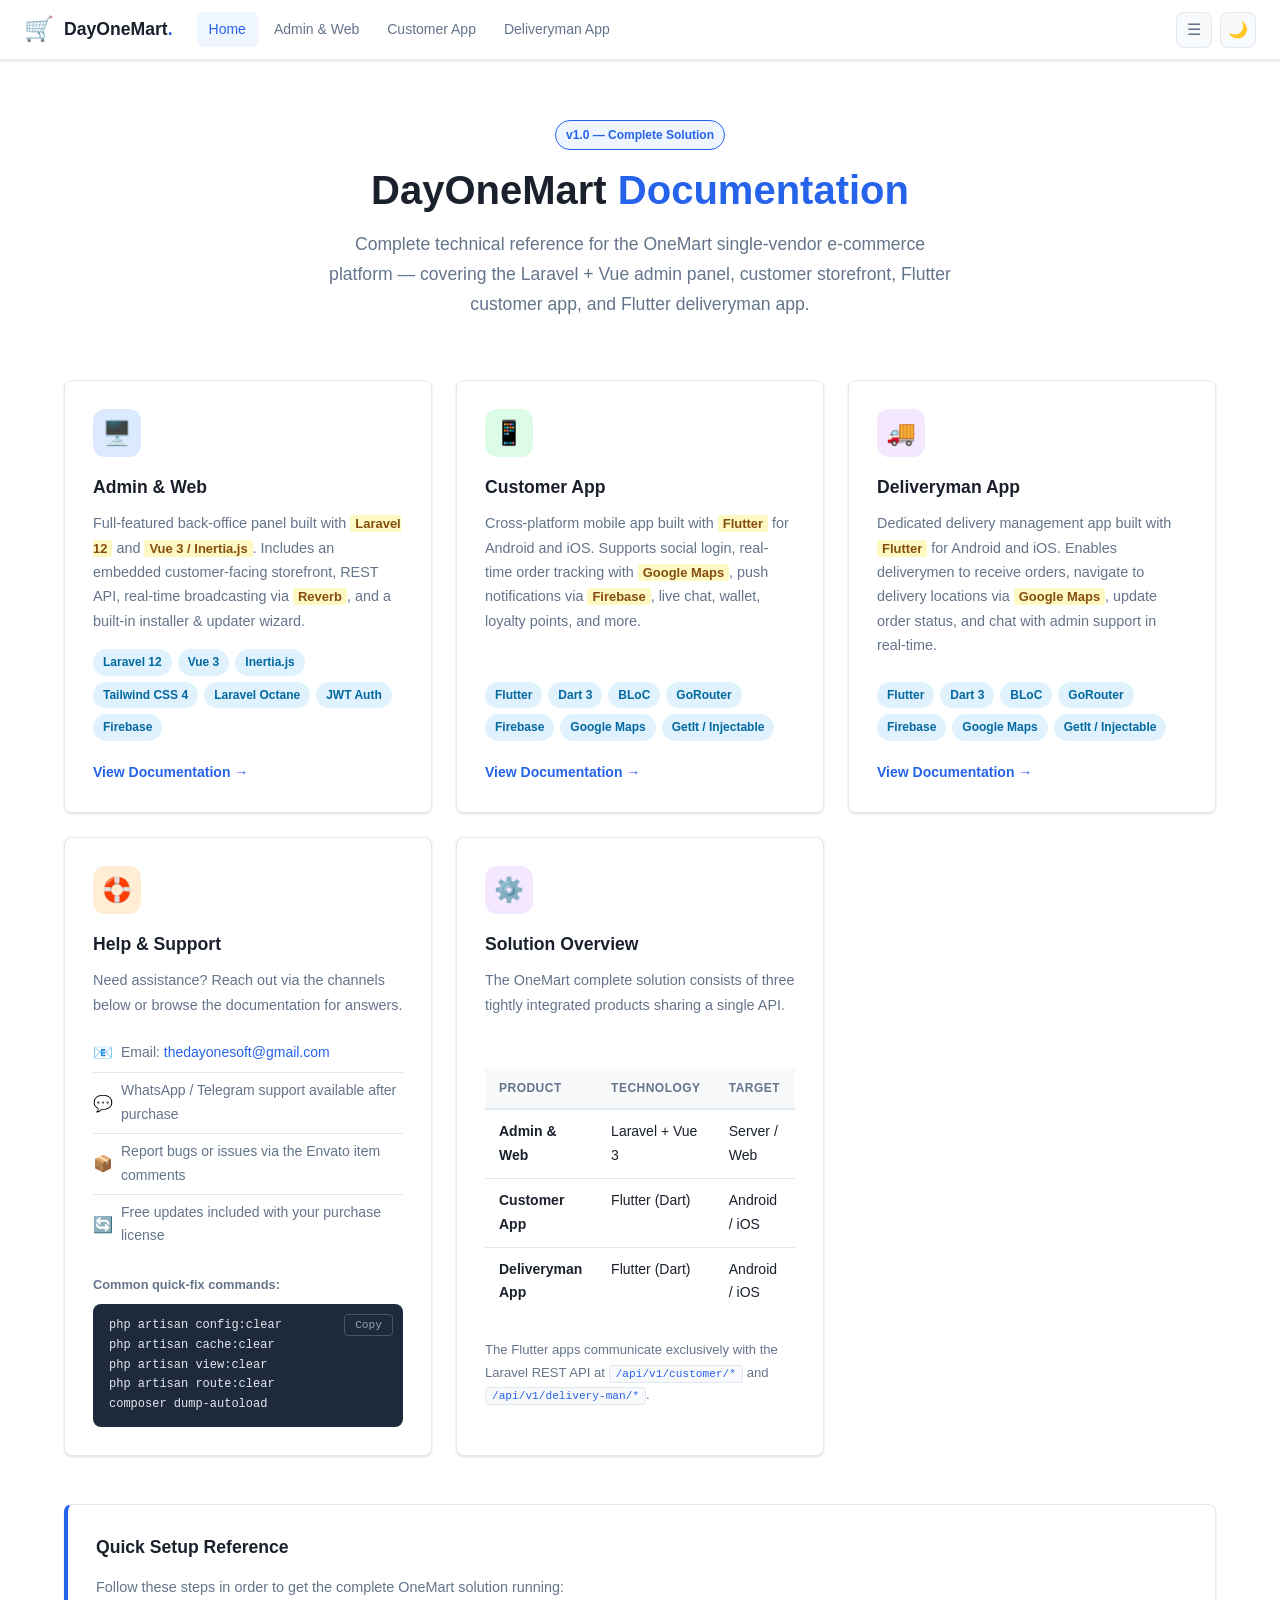
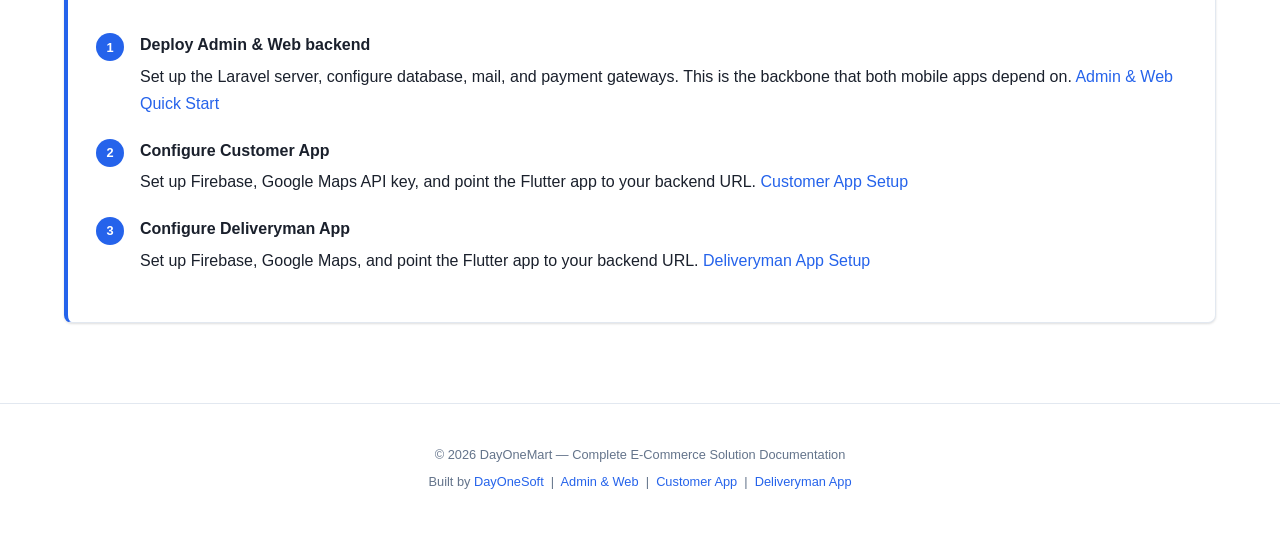
==== index.html @ 1c2a03d4 "Polish documentation: add missing sections, professional UI enhancements - CSS: fix h4 duplicate fon" ====
<!DOCTYPE html>
<html lang="en">
<head>
  <meta charset="UTF-8" />
  <meta name="viewport" content="width=device-width, initial-scale=1.0" />
  <title>DayOneMart — Documentation</title>
  <link rel="stylesheet" href="source/assets/css/docs.css" />
  <link rel="icon" href="data:image/svg+xml,<svg xmlns='http://www.w3.org/2000/svg' viewBox='0 0 100 100'><text y='.9em' font-size='90'>🛒</text></svg>" />
</head>
<body>

<!-- ============================================================
     NAVBAR
     ============================================================ -->
<header class="navbar">
  <a class="brand" href="index.html">
    <span style="font-size:1.5rem;">🛒</span>
    <span>DayOneMart<span class="brand-dot">.</span></span>
  </a>

  <nav>
    <a href="index.html" class="active">Home</a>
    <a href="source/pages/admin-and-web.html">Admin &amp; Web</a>
    <a href="source/pages/customer-app.html">Customer App</a>
    <a href="source/pages/deliveryman-app.html">Deliveryman App</a>
  </nav>

  <div class="nav-actions">
    <button class="btn-icon menu-toggle" title="Toggle menu" aria-label="Toggle menu">☰</button>
    <button class="btn-icon theme-toggle" title="Toggle theme" aria-label="Toggle theme">🌙</button>
  </div>
</header>

<!-- ============================================================
     HOME CONTENT
     ============================================================ -->
<main class="page-home">

  <!-- Hero -->
  <div class="hero">
    <div class="badge-version">v1.0 — Complete Solution</div>
    <h1>DayOneMart <span>Documentation</span></h1>
    <p>Complete technical reference for the OneMart single-vendor e-commerce platform — covering the Laravel + Vue admin panel, customer storefront, Flutter customer app, and Flutter deliveryman app.</p>
  </div>

  <!-- Cards Grid -->
  <div class="cards-grid">

    <!-- Admin & Web Card -->
    <div class="card">
      <div class="card-icon blue">🖥️</div>
      <h3>Admin &amp; Web</h3>
      <p>
        Full-featured back-office panel built with <span class="mark">Laravel 12</span> and
        <span class="mark">Vue 3 / Inertia.js</span>. Includes an embedded customer-facing
        storefront, REST API, real-time broadcasting via <span class="mark">Reverb</span>,
        and a built-in installer &amp; updater wizard.
      </p>
      <div class="actions">
        <span class="pill">Laravel 12</span>
        <span class="pill">Vue 3</span>
        <span class="pill">Inertia.js</span>
        <span class="pill">Tailwind CSS 4</span>
        <span class="pill">Laravel Octane</span>
        <span class="pill">JWT Auth</span>
        <span class="pill">Firebase</span>
      </div>
      <a href="source/pages/admin-and-web.html" class="btn-link">View Documentation →</a>
    </div>

    <!-- Customer App Card -->
    <div class="card">
      <div class="card-icon green">📱</div>
      <h3>Customer App</h3>
      <p>
        Cross-platform mobile app built with <span class="mark">Flutter</span> for Android and iOS.
        Supports social login, real-time order tracking with <span class="mark">Google Maps</span>,
        push notifications via <span class="mark">Firebase</span>, live chat, wallet, loyalty
        points, and more.
      </p>
      <div class="actions">
        <span class="pill">Flutter</span>
        <span class="pill">Dart 3</span>
        <span class="pill">BLoC</span>
        <span class="pill">GoRouter</span>
        <span class="pill">Firebase</span>
        <span class="pill">Google Maps</span>
        <span class="pill">GetIt / Injectable</span>
      </div>
      <a href="source/pages/customer-app.html" class="btn-link">View Documentation →</a>
    </div>

    <!-- Deliveryman App Card -->
    <div class="card">
      <div class="card-icon purple">🚚</div>
      <h3>Deliveryman App</h3>
      <p>
        Dedicated delivery management app built with <span class="mark">Flutter</span> for Android
        and iOS. Enables deliverymen to receive orders, navigate to delivery locations via
        <span class="mark">Google Maps</span>, update order status, and chat with admin support in
        real-time.
      </p>
      <div class="actions">
        <span class="pill">Flutter</span>
        <span class="pill">Dart 3</span>
        <span class="pill">BLoC</span>
        <span class="pill">GoRouter</span>
        <span class="pill">Firebase</span>
        <span class="pill">Google Maps</span>
        <span class="pill">GetIt / Injectable</span>
      </div>
      <a href="source/pages/deliveryman-app.html" class="btn-link">View Documentation →</a>
    </div>

    <!-- Help & Support Card -->
    <div class="card">
      <div class="card-icon orange">🛟</div>
      <h3>Help &amp; Support</h3>
      <p>Need assistance? Reach out via the channels below or browse the documentation for answers.</p>

      <ul class="support-list">
        <li>
          <span class="icon">📧</span>
          <span>Email: <a href="mailto:thedayonesoft@gmail.com">thedayonesoft@gmail.com</a></span>
        </li>
        <li>
          <span class="icon">💬</span>
          <span>WhatsApp / Telegram support available after purchase</span>
        </li>
        <li>
          <span class="icon">📦</span>
          <span>Report bugs or issues via the Envato item comments</span>
        </li>
        <li>
          <span class="icon">🔄</span>
          <span>Free updates included with your purchase license</span>
        </li>
      </ul>

      <div style="margin-top:20px;">
        <p style="font-size:.8rem;color:var(--text-muted);margin-bottom:8px;"><strong>Common quick-fix commands:</strong></p>
        <pre class="code" style="font-size:.75rem;padding:12px 16px;margin:0;">
php artisan config:clear
php artisan cache:clear
php artisan view:clear
php artisan route:clear
composer dump-autoload</pre>
      </div>
    </div>

    <!-- Tech Overview Card -->
    <div class="card">
      <div class="card-icon purple">⚙️</div>
      <h3>Solution Overview</h3>
      <p>The OneMart complete solution consists of three tightly integrated products sharing a single API.</p>

      <table class="doc-table" style="margin-top:12px;">
        <thead>
          <tr>
            <th>Product</th>
            <th>Technology</th>
            <th>Target</th>
          </tr>
        </thead>
        <tbody>
          <tr>
            <td><strong>Admin &amp; Web</strong></td>
            <td>Laravel + Vue 3</td>
            <td>Server / Web</td>
          </tr>
          <tr>
            <td><strong>Customer App</strong></td>
            <td>Flutter (Dart)</td>
            <td>Android / iOS</td>
          </tr>
          <tr>
            <td><strong>Deliveryman App</strong></td>
            <td>Flutter (Dart)</td>
            <td>Android / iOS</td>
          </tr>
        </tbody>
      </table>

      <p style="font-size:.82rem;color:var(--text-muted);">
        The Flutter apps communicate exclusively with the Laravel REST API at
        <code>/api/v1/customer/*</code> and <code>/api/v1/delivery-man/*</code>.
      </p>
    </div>

  </div><!-- /cards-grid -->

  <!-- Quick Start Reference -->
  <div style="max-width:1200px;margin:48px auto 0;padding:0 24px;">
    <div class="card" style="border-left:4px solid var(--accent);">
      <h3 style="margin-bottom:12px;">Quick Setup Reference</h3>
      <p style="margin-bottom:16px;">Follow these steps in order to get the complete OneMart solution running:</p>
      <ol class="steps" style="margin-bottom:0;">
        <li>
          <div class="step-body">
            <strong>Deploy Admin &amp; Web backend</strong>
            Set up the Laravel server, configure database, mail, and payment gateways.
            This is the backbone that both mobile apps depend on.
            <a href="source/pages/admin-and-web.html#quick-start">Admin &amp; Web Quick Start</a>
          </div>
        </li>
        <li>
          <div class="step-body">
            <strong>Configure Customer App</strong>
            Set up Firebase, Google Maps API key, and point the Flutter app to your backend URL.
            <a href="source/pages/customer-app.html#quick-start">Customer App Setup</a>
          </div>
        </li>
        <li>
          <div class="step-body">
            <strong>Configure Deliveryman App</strong>
            Set up Firebase, Google Maps, and point the Flutter app to your backend URL.
            <a href="source/pages/deliveryman-app.html#quick-start">Deliveryman App Setup</a>
          </div>
        </li>
      </ol>
    </div>
  </div>

</main>

<footer>
  <p>&copy; 2026 DayOneMart — Complete E-Commerce Solution Documentation</p>
  <p style="margin-top:6px;">
    Built by <a href="mailto:thedayonesoft@gmail.com">DayOneSoft</a> &nbsp;|&nbsp;
    <a href="source/pages/admin-and-web.html">Admin &amp; Web</a> &nbsp;|&nbsp;
    <a href="source/pages/customer-app.html">Customer App</a> &nbsp;|&nbsp;
    <a href="source/pages/deliveryman-app.html">Deliveryman App</a>
  </p>
</footer>

<script src="source/assets/js/docs.js"></script>
</body>
</html>
---- source/assets/css/docs.css ----
/* =========================================================
   DayOneMart Documentation — docs.css
   ========================================================= */

/* ---------- Reset & Base ---------- */
*, *::before, *::after { box-sizing: border-box; margin: 0; padding: 0; }

:root {
  --bg:          #ffffff;
  --bg-alt:      #f8f9fb;
  --bg-card:     #ffffff;
  --border:      #e2e8f0;
  --text:        #1a202c;
  --text-muted:  #64748b;
  --accent:      #2563eb;
  --accent-dark: #1d4ed8;
  --accent-soft: #eff6ff;
  --code-bg:     #1e293b;
  --code-text:   #e2e8f0;
  --mark-bg:     #fef9c3;
  --mark-text:   #854d0e;
  --pill-bg:     #e0f2fe;
  --pill-text:   #0369a1;
  --warn-bg:     #fffbeb;
  --warn-border: #f59e0b;
  --warn-text:   #78350f;
  --info-bg:     #eff6ff;
  --info-border: #3b82f6;
  --info-text:   #1e40af;
  --success-bg:  #f0fdf4;
  --success-border:#16a34a;
  --success-text:#14532d;
  --sidebar-w:   280px;
  --nav-h:       60px;
  --radius:      8px;
  --shadow:      0 1px 3px rgba(0,0,0,.08), 0 1px 2px rgba(0,0,0,.06);
  --shadow-md:   0 4px 6px rgba(0,0,0,.07), 0 2px 4px rgba(0,0,0,.06);
}

[data-theme="dark"] {
  --bg:          #0f172a;
  --bg-alt:      #1e293b;
  --bg-card:     #1e293b;
  --border:      #334155;
  --text:        #f1f5f9;
  --text-muted:  #94a3b8;
  --accent:      #60a5fa;
  --accent-dark: #93c5fd;
  --accent-soft: #1e3a5f;
  --code-bg:     #0d1117;
  --code-text:   #e2e8f0;
  --mark-bg:     #3f3310;
  --mark-text:   #fbbf24;
  --pill-bg:     #0c2a42;
  --pill-text:   #38bdf8;
  --warn-bg:     #2d1a00;
  --warn-border: #d97706;
  --warn-text:   #fcd34d;
  --info-bg:     #0f2544;
  --info-border: #60a5fa;
  --info-text:   #93c5fd;
  --success-bg:  #0a2e1a;
  --success-border:#22c55e;
  --success-text:#86efac;
}

html { scroll-behavior: smooth; font-size: 16px; }

body {
  font-family: -apple-system, BlinkMacSystemFont, "Segoe UI", Roboto, "Helvetica Neue", Arial, sans-serif;
  background: var(--bg);
  color: var(--text);
  line-height: 1.7;
  transition: background .25s, color .25s;
}

a { color: var(--accent); text-decoration: none; }
a:hover { text-decoration: underline; }
img { max-width: 100%; height: auto; }

/* ---------- Top Nav ---------- */
.navbar {
  position: fixed;
  top: 0; left: 0; right: 0;
  height: var(--nav-h);
  background: var(--bg-card);
  border-bottom: 1px solid var(--border);
  display: flex;
  align-items: center;
  padding: 0 24px;
  gap: 24px;
  z-index: 1000;
  box-shadow: var(--shadow);
}

.navbar .brand {
  display: flex;
  align-items: center;
  gap: 10px;
  font-weight: 700;
  font-size: 1.1rem;
  color: var(--text);
  white-space: nowrap;
  text-decoration: none !important;
}

.navbar .brand img { width: 32px; height: 32px; border-radius: 6px; }

.navbar .brand-dot { color: var(--accent); }

.navbar nav { display: flex; gap: 4px; flex: 1; }

.navbar nav a {
  padding: 6px 12px;
  border-radius: 6px;
  font-size: .875rem;
  font-weight: 500;
  color: var(--text-muted);
  text-decoration: none;
  transition: background .15s, color .15s;
  white-space: nowrap;
}

.navbar nav a:hover,
.navbar nav a.active {
  background: var(--accent-soft);
  color: var(--accent);
}

.navbar .nav-actions { display: flex; align-items: center; gap: 8px; margin-left: auto; }

.btn-icon {
  width: 36px; height: 36px;
  display: flex; align-items: center; justify-content: center;
  border-radius: 8px;
  border: 1px solid var(--border);
  background: var(--bg-alt);
  cursor: pointer;
  color: var(--text-muted);
  font-size: 1rem;
  transition: background .15s, color .15s;
}
.btn-icon:hover { background: var(--accent-soft); color: var(--accent); }

/* ---------- Home / Landing ---------- */
.page-home {
  padding-top: calc(var(--nav-h) + 60px);
  padding-bottom: 80px;
  min-height: 100vh;
}

.hero {
  text-align: center;
  max-width: 680px;
  margin: 0 auto 60px;
  padding: 0 24px;
}

.hero h1 {
  font-size: 2.5rem;
  font-weight: 800;
  line-height: 1.2;
  margin-bottom: 16px;
}

.hero h1 span { color: var(--accent); }

.hero p { font-size: 1.1rem; color: var(--text-muted); }

.badge-version {
  display: inline-block;
  background: var(--accent-soft);
  color: var(--accent);
  font-size: .75rem;
  font-weight: 600;
  padding: 4px 10px;
  border-radius: 20px;
  margin-bottom: 16px;
  border: 1px solid var(--accent);
}

.cards-grid {
  display: grid;
  grid-template-columns: repeat(auto-fill, minmax(300px, 1fr));
  gap: 24px;
  max-width: 1200px;
  margin: 0 auto;
  padding: 0 24px;
}

.card {
  background: var(--bg-card);
  border: 1px solid var(--border);
  border-radius: var(--radius);
  padding: 28px;
  box-shadow: var(--shadow);
  transition: box-shadow .2s, transform .2s;
  display: flex;
  flex-direction: column;
}

.card:hover { box-shadow: var(--shadow-md); transform: translateY(-2px); }

.card .card-icon {
  width: 48px; height: 48px;
  border-radius: 12px;
  display: flex; align-items: center; justify-content: center;
  font-size: 1.5rem;
  margin-bottom: 16px;
}

.card .card-icon.blue  { background: #dbeafe; }
.card .card-icon.green { background: #dcfce7; }
.card .card-icon.purple{ background: #f3e8ff; }
.card .card-icon.orange{ background: #ffedd5; }

[data-theme="dark"] .card .card-icon.blue  { background: #1e3a5f; }
[data-theme="dark"] .card .card-icon.green { background: #0a2e1a; }
[data-theme="dark"] .card .card-icon.purple{ background: #2d1b4e; }
[data-theme="dark"] .card .card-icon.orange{ background: #2d1a00; }

.card h3 { font-size: 1.1rem; font-weight: 700; margin-bottom: 8px; }
.card p  { font-size: .9rem; color: var(--text-muted); flex: 1; margin-bottom: 16px; }

.card .actions {
  display: flex;
  flex-wrap: wrap;
  gap: 6px;
  margin-bottom: 20px;
}

.pill {
  display: inline-block;
  background: var(--pill-bg);
  color: var(--pill-text);
  font-size: .75rem;
  font-weight: 600;
  padding: 3px 10px;
  border-radius: 20px;
}

.card .btn-link {
  display: inline-flex;
  align-items: center;
  gap: 6px;
  font-size: .875rem;
  font-weight: 600;
  color: var(--accent);
  text-decoration: none;
  margin-top: auto;
}
.card .btn-link:hover { text-decoration: underline; }

/* Support card extras */
.support-list { list-style: none; margin: 0; }
.support-list li {
  display: flex;
  align-items: center;
  gap: 8px;
  font-size: .875rem;
  color: var(--text-muted);
  padding: 6px 0;
  border-bottom: 1px solid var(--border);
}
.support-list li:last-child { border-bottom: none; }
.support-list li span.icon { font-size: 1rem; }

/* ---------- Doc Page Layout ---------- */
.page-doc {
  padding-top: var(--nav-h);
  display: flex;
  min-height: 100vh;
}

/* Sidebar */
.sidebar {
  position: fixed;
  top: var(--nav-h);
  left: 0;
  width: var(--sidebar-w);
  height: calc(100vh - var(--nav-h));
  overflow-y: auto;
  border-right: 1px solid var(--border);
  background: var(--bg-alt);
  padding: 20px 0;
  z-index: 100;
}

.sidebar::-webkit-scrollbar { width: 4px; }
.sidebar::-webkit-scrollbar-thumb { background: var(--border); border-radius: 4px; }

.sidebar-search {
  padding: 0 16px 16px;
  position: relative;
}

.sidebar-search input {
  width: 100%;
  padding: 8px 12px 8px 32px;
  border: 1px solid var(--border);
  border-radius: 6px;
  background: var(--bg);
  color: var(--text);
  font-size: .8125rem;
  outline: none;
  transition: border-color .15s;
}
.sidebar-search input:focus { border-color: var(--accent); }
.sidebar-search input::placeholder { color: var(--text-muted); }

.sidebar-search .search-icon {
  position: absolute;
  left: 26px; top: 50%;
  transform: translateY(-50%);
  color: var(--text-muted);
  font-size: .8rem;
  pointer-events: none;
  margin-top: -8px;
}

.sidebar h4 {
  font-size: .7rem;
  font-weight: 700;
  letter-spacing: .08em;
  text-transform: uppercase;
  color: var(--text-muted);
  padding: 8px 16px 4px;
  margin-top: 8px;
}

.toc { list-style: none; }

.toc a {
  display: block;
  padding: 7px 16px;
  font-size: .8125rem;
  color: var(--text-muted);
  text-decoration: none;
  border-left: 2px solid transparent;
  transition: background .12s, color .12s, border-color .12s;
  line-height: 1.4;
}

.toc a:hover {
  background: var(--bg-card);
  color: var(--text);
}

.toc a.active {
  background: var(--accent-soft);
  color: var(--accent);
  border-left-color: var(--accent);
  font-weight: 600;
}

.toc-sub a {
  padding-left: 28px;
  font-size: .77rem;
}

/* Main content */
.content {
  margin-left: var(--sidebar-w);
  flex: 1;
  max-width: calc(900px + var(--sidebar-w));
  padding: 48px 56px 80px;
}

/* ---------- Content Typography ---------- */
.content h2 {
  font-size: 1.6rem;
  font-weight: 700;
  margin: 56px 0 16px;
  padding-bottom: 10px;
  border-bottom: 2px solid var(--border);
  scroll-margin-top: calc(var(--nav-h) + 16px);
  color: var(--text);
}

.content h2:first-child { margin-top: 0; }

.content h3 {
  font-size: 1.1rem;
  font-weight: 700;
  margin: 28px 0 10px;
  color: var(--text);
}

.content h4 {
  font-weight: 600;
  margin: 20px 0 8px;
  color: var(--text-muted);
  text-transform: uppercase;
  letter-spacing: .05em;
  font-size: .75rem;
}

.content p { margin-bottom: 14px; }

.content ul, .content ol { margin: 0 0 16px 0; padding-left: 20px; }
.content li { margin-bottom: 6px; }

/* Named list class */
.list { list-style: none; padding-left: 0; }
.list li {
  padding: 6px 0 6px 20px;
  position: relative;
  border-bottom: 1px solid var(--border);
}
.list li:last-child { border-bottom: none; }
.list li::before {
  content: "▸";
  position: absolute;
  left: 0;
  color: var(--accent);
  font-size: .8rem;
}

/* Code blocks */
pre.code {
  background: var(--code-bg);
  color: var(--code-text);
  border-radius: var(--radius);
  padding: 20px 24px;
  overflow-x: auto;
  font-size: .825rem;
  line-height: 1.65;
  margin: 16px 0 24px;
  position: relative;
  font-family: "SF Mono", "Fira Code", "Fira Mono", Menlo, Monaco, "Courier New", monospace;
}

pre.code.highlight { border-left: 4px solid var(--accent); }

code {
  background: var(--bg-alt);
  color: var(--accent);
  padding: 2px 6px;
  border-radius: 4px;
  font-size: .85em;
  font-family: "SF Mono", "Fira Code", Menlo, monospace;
  border: 1px solid var(--border);
}

pre.code code {
  background: none;
  color: inherit;
  padding: 0;
  border: none;
  font-size: inherit;
}

/* Comment lines in code */
pre.code .comment { color: #6b7280; font-style: italic; }
pre.code .key     { color: #7dd3fc; }
pre.code .val     { color: #86efac; }
pre.code .str     { color: #fca5a5; }
pre.code .cmd     { color: #c4b5fd; }

/* Inline mark highlight */
.mark {
  background: var(--mark-bg);
  color: var(--mark-text);
  padding: 1px 5px;
  border-radius: 3px;
  font-size: .9em;
  font-weight: 600;
}

/* Alert boxes */
.alert {
  border-radius: var(--radius);
  padding: 14px 18px;
  margin: 16px 0 24px;
  font-size: .875rem;
  border-left: 4px solid;
  display: flex;
  gap: 10px;
}

.alert-warning {
  background: var(--warn-bg);
  border-color: var(--warn-border);
  color: var(--warn-text);
}

.alert-info {
  background: var(--info-bg);
  border-color: var(--info-border);
  color: var(--info-text);
}

.alert-success {
  background: var(--success-bg);
  border-color: var(--success-border);
  color: var(--success-text);
}

.alert .alert-icon { font-size: 1.1rem; flex-shrink: 0; margin-top: 1px; }

/* Tables */
.doc-table {
  width: 100%;
  border-collapse: collapse;
  margin: 16px 0 24px;
  font-size: .875rem;
}
.doc-table th {
  background: var(--bg-alt);
  text-align: left;
  padding: 10px 14px;
  font-weight: 600;
  border-bottom: 2px solid var(--border);
  color: var(--text-muted);
  font-size: .75rem;
  text-transform: uppercase;
  letter-spacing: .04em;
}
.doc-table td {
  padding: 10px 14px;
  border-bottom: 1px solid var(--border);
  vertical-align: top;
}
.doc-table tr:last-child td { border-bottom: none; }
.doc-table tr:hover td { background: var(--bg-alt); }

/* Steps */
.steps { counter-reset: step; list-style: none; padding: 0; margin: 16px 0 24px; }
.steps li {
  counter-increment: step;
  display: flex;
  gap: 16px;
  margin-bottom: 20px;
  align-items: flex-start;
}
.steps li::before {
  content: counter(step);
  min-width: 28px; height: 28px;
  border-radius: 50%;
  background: var(--accent);
  color: #fff;
  font-size: .8rem;
  font-weight: 700;
  display: flex; align-items: center; justify-content: center;
  flex-shrink: 0;
  margin-top: 2px;
}
.steps li .step-body { flex: 1; }
.steps li .step-body strong { display: block; margin-bottom: 4px; }

/* Checklist */
.checklist { list-style: none; padding: 0; margin: 12px 0 20px; }
.checklist li {
  display: flex;
  gap: 10px;
  align-items: flex-start;
  padding: 6px 0;
  font-size: .875rem;
  border-bottom: 1px solid var(--border);
}
.checklist li:last-child { border-bottom: none; }
.checklist li::before {
  content: "☐";
  color: var(--accent);
  font-size: 1rem;
  flex-shrink: 0;
}

/* Feature grid */
.feature-grid {
  display: grid;
  grid-template-columns: repeat(auto-fill, minmax(220px, 1fr));
  gap: 12px;
  margin: 16px 0 24px;
}
.feature-item {
  background: var(--bg-alt);
  border: 1px solid var(--border);
  border-radius: var(--radius);
  padding: 14px 16px;
  font-size: .85rem;
}
.feature-item .fi-icon { font-size: 1.2rem; margin-bottom: 6px; }
.feature-item strong { display: block; font-size: .875rem; margin-bottom: 4px; }
.feature-item span { color: var(--text-muted); font-size: .8rem; }

/* Section divider */
.section-divider {
  border: none;
  border-top: 1px solid var(--border);
  margin: 40px 0;
}

/* doc image */
.doc-img {
  max-width: 100%;
  border-radius: var(--radius);
  border: 1px solid var(--border);
  box-shadow: var(--shadow-md);
  margin: 12px 0 24px;
}

/* Footer */
footer {
  text-align: center;
  padding: 40px 24px;
  font-size: .8rem;
  color: var(--text-muted);
  border-top: 1px solid var(--border);
}

/* Search highlight */
.search-hl { background: #fef08a; border-radius: 2px; }
[data-theme="dark"] .search-hl { background: #854d0e; color: #fef9c3; }

/* Hidden when searching */
.search-hidden { display: none !important; }

/* ---------- Responsive ---------- */
@media (max-width: 900px) {
  .sidebar { width: 240px; }
  .content { margin-left: 240px; padding: 32px 28px 60px; }
}

@media (max-width: 680px) {
  .sidebar { display: none; }
  .sidebar.open { display: block; width: 80vw; box-shadow: 4px 0 24px rgba(0,0,0,.15); }
  .content { margin-left: 0; padding: 24px 18px 60px; }
  .navbar nav { display: none; }
  .hero h1 { font-size: 1.8rem; }
  .cards-grid { grid-template-columns: 1fr; }
  .doc-table { display: block; overflow-x: auto; }
}

/* ---------- Scroll progress bar ---------- */
.scroll-progress {
  position: fixed;
  top: var(--nav-h);
  left: 0; right: 0;
  height: 3px;
  background: transparent;
  z-index: 999;
}
.scroll-progress-bar {
  height: 100%;
  width: 0%;
  background: linear-gradient(90deg, var(--accent), var(--accent-dark));
  transition: width .1s linear;
  border-radius: 0 2px 2px 0;
}

/* ---------- Back to top ---------- */
.back-to-top {
  position: fixed;
  bottom: 32px;
  right: 32px;
  width: 40px; height: 40px;
  border-radius: 50%;
  background: var(--accent);
  color: #fff;
  border: none;
  cursor: pointer;
  font-size: 1.1rem;
  display: flex; align-items: center; justify-content: center;
  box-shadow: var(--shadow-md);
  opacity: 0;
  visibility: hidden;
  transition: opacity .25s, visibility .25s, transform .15s;
  z-index: 900;
}
.back-to-top.visible { opacity: 1; visibility: visible; }
.back-to-top:hover { transform: translateY(-2px); }

/* ---------- Doc page footer ---------- */
.doc-footer {
  margin-left: var(--sidebar-w);
  padding: 32px 56px;
  border-top: 1px solid var(--border);
  text-align: center;
  font-size: .8rem;
  color: var(--text-muted);
}
@media (max-width: 900px) { .doc-footer { margin-left: 240px; padding: 24px 28px; } }
@media (max-width: 680px) { .doc-footer { margin-left: 0; padding: 24px 18px; } }

/* ---------- Anchor links on h2/h3 ---------- */
.content h2 .anchor,
.content h3 .anchor {
  opacity: 0;
  margin-left: 6px;
  font-size: .75em;
  color: var(--text-muted);
  text-decoration: none !important;
  transition: opacity .15s;
}
.content h2:hover .anchor,
.content h3:hover .anchor { opacity: 1; }

/* ---------- Print ---------- */
@media print {
  .navbar, .sidebar, .back-to-top, .scroll-progress, .btn-icon, .theme-toggle, .menu-toggle { display: none !important; }
  .content { margin-left: 0 !important; padding: 0 !important; max-width: 100% !important; }
  .doc-footer { margin-left: 0 !important; }
  .page-doc { padding-top: 0; }
  pre.code { border: 1px solid #ccc; }
  a { color: #000 !important; }
  a::after { content: " (" attr(href) ")"; font-size: .75em; color: #666; }
  .navbar a::after, .toc a::after, .brand::after { content: none; }
}
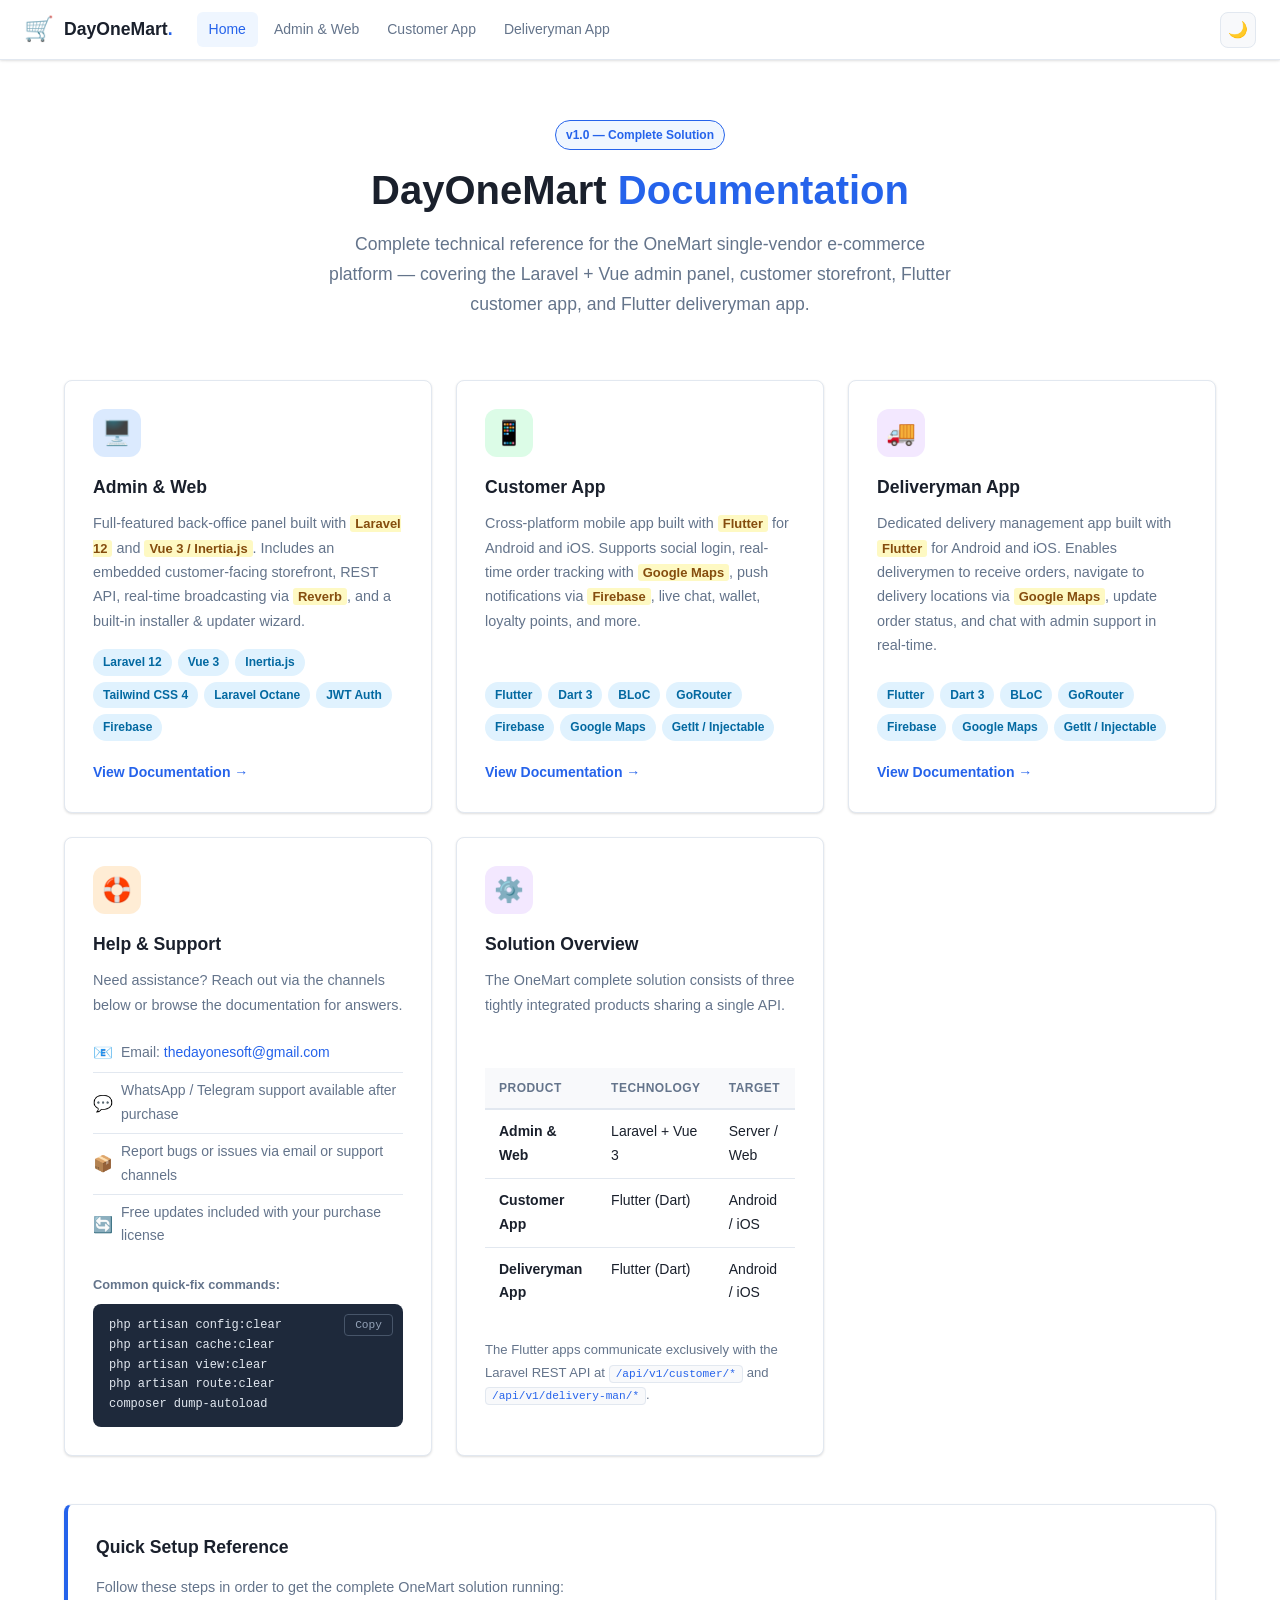
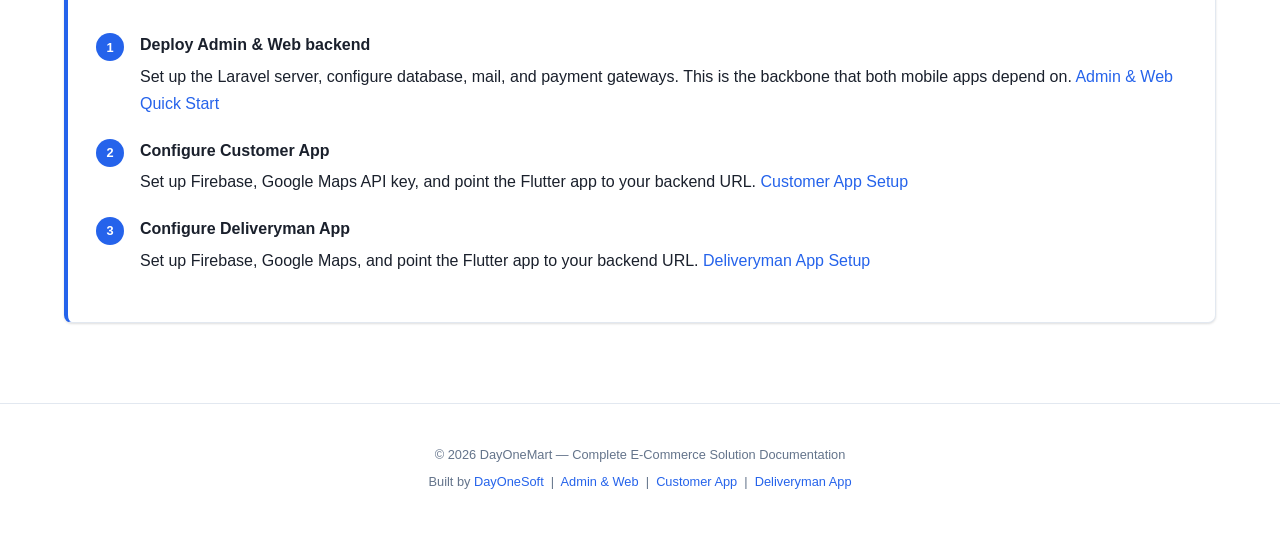
==== commit f9b4b660: "docs: update support contact and purchase verification references Replace references to Envato-speci" ====
--- a/index.html
+++ b/index.html
@@ -129,7 +129,7 @@
         </li>
         <li>
           <span class="icon">📦</span>
-          <span>Report bugs or issues via the Envato item comments</span>
+          <span>Report bugs or issues via email or support channels</span>
         </li>
         <li>
           <span class="icon">🔄</span>
--- a/source/assets/css/docs.css
+++ b/source/assets/css/docs.css
@@ -141,6 +141,7 @@
   transition: background .15s, color .15s;
 }
 .btn-icon:hover { background: var(--accent-soft); color: var(--accent); }
+.menu-toggle { display: none; }
 
 /* ---------- Home / Landing ---------- */
 .page-home {
@@ -617,20 +618,144 @@
 .search-hidden { display: none !important; }
 
 /* ---------- Responsive ---------- */
+
+/* Tablet (max 900px) */
 @media (max-width: 900px) {
+  .navbar { padding: 0 16px; gap: 12px; }
+  .navbar nav a { padding: 5px 8px; font-size: .8rem; }
   .sidebar { width: 240px; }
   .content { margin-left: 240px; padding: 32px 28px 60px; }
-}
-
+  .content h2 { font-size: 1.4rem; }
+  .feature-grid { grid-template-columns: repeat(auto-fill, minmax(180px, 1fr)); }
+}
+
+/* Nav wraps at this point — hide nav, show menu toggle */
+@media (max-width: 780px) {
+  .navbar nav { display: none; }
+  .navbar nav.open {
+    display: flex;
+    flex-direction: column;
+    position: absolute;
+    top: var(--nav-h);
+    left: 0; right: 0;
+    background: var(--bg-card);
+    border-bottom: 1px solid var(--border);
+    box-shadow: var(--shadow-md);
+    padding: 8px 0;
+    z-index: 200;
+  }
+  .navbar nav.open a {
+    padding: 10px 24px;
+    border-radius: 0;
+    font-size: .875rem;
+  }
+  .menu-toggle { display: flex; }
+}
+
+/* Mobile (max 680px) */
 @media (max-width: 680px) {
-  .sidebar { display: none; }
-  .sidebar.open { display: block; width: 80vw; box-shadow: 4px 0 24px rgba(0,0,0,.15); }
-  .content { margin-left: 0; padding: 24px 18px 60px; }
-  .navbar nav { display: none; }
-  .hero h1 { font-size: 1.8rem; }
-  .cards-grid { grid-template-columns: 1fr; }
-  .doc-table { display: block; overflow-x: auto; }
-}
+  /* Navbar */
+  .navbar { padding: 0 12px; gap: 10px; }
+
+  /* Sidebar — hidden by default, slides in as overlay */
+  .sidebar {
+    display: none;
+    position: fixed;
+    top: var(--nav-h);
+    left: 0;
+    width: 85vw;
+    max-width: 320px;
+    height: calc(100vh - var(--nav-h));
+    z-index: 200;
+    box-shadow: 4px 0 24px rgba(0,0,0,.2);
+    background: var(--bg-alt);
+  }
+  .sidebar.open { display: block; }
+
+  /* Content — full width */
+  .content {
+    margin-left: 0;
+    padding: 20px 16px 60px;
+    max-width: 100%;
+  }
+
+  /* Typography */
+  .content h2 { font-size: 1.25rem; margin: 36px 0 12px; }
+  .content h3 { font-size: 1rem; margin: 20px 0 8px; }
+  .content p { font-size: .9rem; }
+
+  /* Code blocks */
+  pre.code { padding: 14px 12px; font-size: .75rem; margin: 12px 0 18px; }
+
+  /* Tables — horizontal scroll */
+  .doc-table { display: block; overflow-x: auto; -webkit-overflow-scrolling: touch; }
+  .doc-table th, .doc-table td { padding: 8px 10px; font-size: .8rem; white-space: nowrap; }
+
+  /* Alerts */
+  .alert { padding: 10px 12px; font-size: .8rem; }
+
+  /* Cards grid */
+  .cards-grid { grid-template-columns: 1fr; gap: 16px; padding: 0 12px; }
+  .card { padding: 20px; }
+
+  /* Feature grid */
+  .feature-grid { grid-template-columns: repeat(auto-fill, minmax(150px, 1fr)); gap: 8px; }
+  .feature-item { padding: 10px 12px; }
+
+  /* Steps */
+  .steps li { gap: 12px; }
+  .steps li::before { min-width: 24px; height: 24px; font-size: .7rem; }
+
+  /* Checklist */
+  .checklist li { font-size: .8rem; }
+
+  /* Hero */
+  .hero { margin-bottom: 36px; padding: 0 12px; }
+  .hero h1 { font-size: 1.6rem; }
+  .hero p { font-size: .95rem; }
+  .page-home { padding-top: calc(var(--nav-h) + 36px); padding-bottom: 40px; }
+
+  /* Footer */
+  footer { padding: 24px 12px; }
+
+  /* Back to top — smaller on mobile */
+  .back-to-top { width: 36px; height: 36px; bottom: 20px; right: 16px; font-size: .95rem; }
+
+  /* Inline code — prevent overflow */
+  code { word-break: break-word; }
+
+  /* Images */
+  .doc-img { margin: 8px 0 16px; }
+
+  /* Pill badges */
+  .pill { font-size: .7rem; padding: 2px 8px; }
+
+  /* Support list */
+  .support-list li { font-size: .8rem; }
+}
+
+/* Small phones (max 400px) */
+@media (max-width: 400px) {
+  .navbar .brand span:not(.brand-dot):not(:first-child) { font-size: .95rem; }
+  .content { padding: 16px 12px 48px; }
+  .content h2 { font-size: 1.15rem; }
+  pre.code { padding: 10px 8px; font-size: .7rem; }
+  .hero h1 { font-size: 1.35rem; }
+  .feature-grid { grid-template-columns: 1fr 1fr; }
+  .steps li { flex-direction: column; gap: 6px; }
+  .steps li::before { margin-bottom: 0; }
+}
+
+/* Overlay behind mobile sidebar/nav */
+.mobile-overlay {
+  display: none;
+  position: fixed;
+  top: var(--nav-h);
+  left: 0; right: 0; bottom: 0;
+  background: rgba(0,0,0,.3);
+  z-index: 150;
+}
+.mobile-overlay.active { display: block; }
 
 /* ---------- Scroll progress bar ---------- */
 .scroll-progress {
@@ -681,7 +806,7 @@
   color: var(--text-muted);
 }
 @media (max-width: 900px) { .doc-footer { margin-left: 240px; padding: 24px 28px; } }
-@media (max-width: 680px) { .doc-footer { margin-left: 0; padding: 24px 18px; } }
+@media (max-width: 680px) { .doc-footer { margin-left: 0; padding: 20px 12px; font-size: .75rem; } }
 
 /* ---------- Anchor links on h2/h3 ---------- */
 .content h2 .anchor,
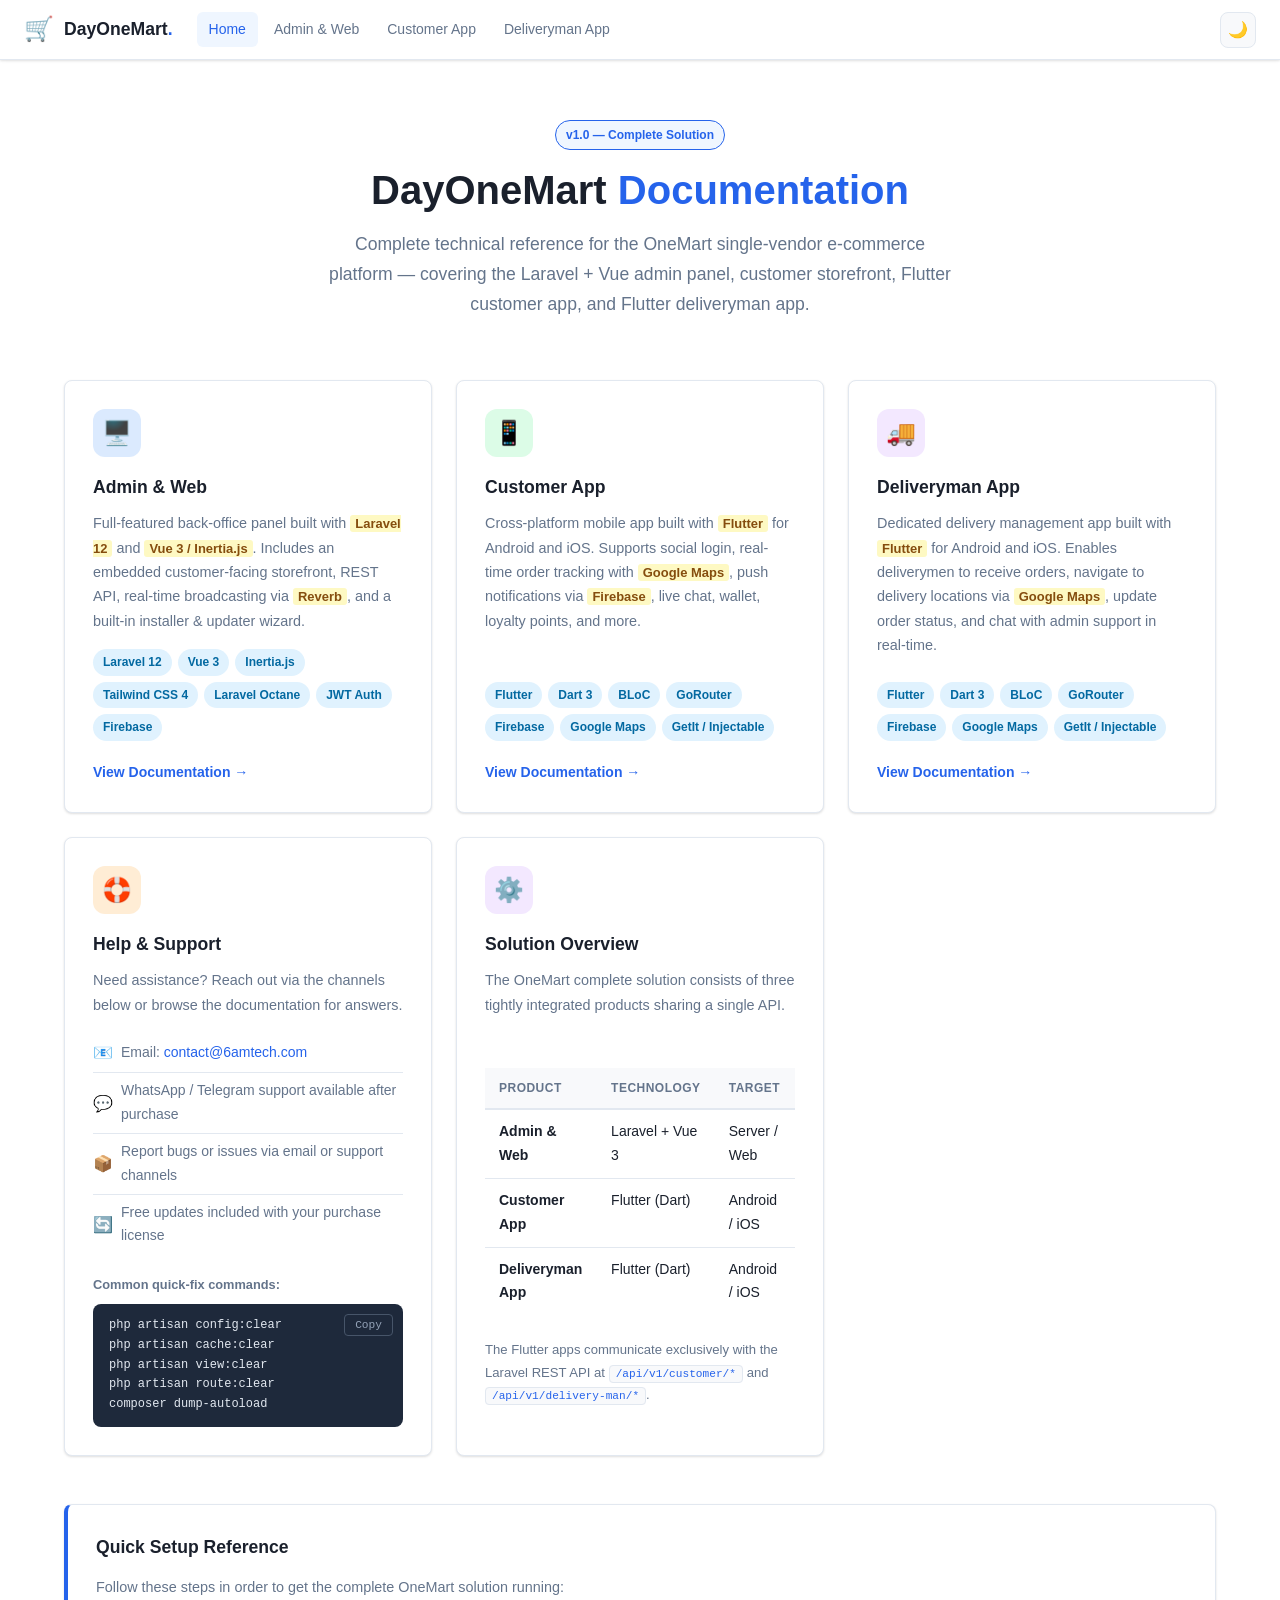
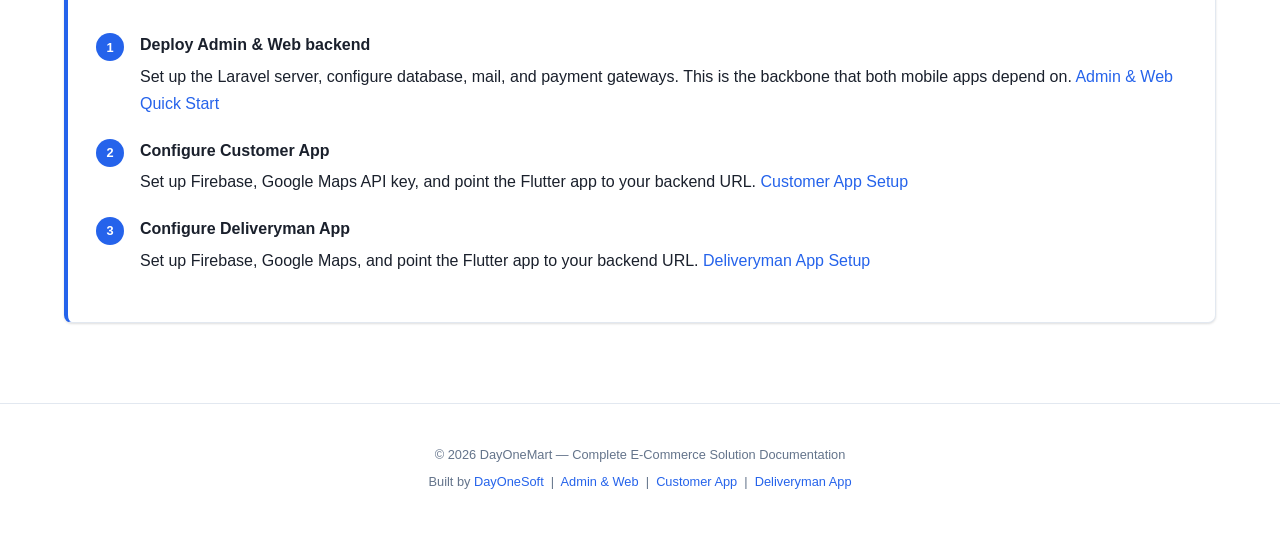
==== commit 4e7a026c: "docs: replace Laravel Reverb with Firebase Cloud Messaging Update documentation to reflect the switc" ====
--- a/index.html
+++ b/index.html
@@ -121,7 +121,7 @@
       <ul class="support-list">
         <li>
           <span class="icon">📧</span>
-          <span>Email: <a href="mailto:thedayonesoft@gmail.com">thedayonesoft@gmail.com</a></span>
+          <span>Email: <a href="mailto:contact@6amtech.com">contact@6amtech.com</a></span>
         </li>
         <li>
           <span class="icon">💬</span>
@@ -226,7 +226,7 @@
 <footer>
   <p>&copy; 2026 DayOneMart — Complete E-Commerce Solution Documentation</p>
   <p style="margin-top:6px;">
-    Built by <a href="mailto:thedayonesoft@gmail.com">DayOneSoft</a> &nbsp;|&nbsp;
+    Built by <a href="mailto:contact@6amtech.com">DayOneSoft</a> &nbsp;|&nbsp;
     <a href="source/pages/admin-and-web.html">Admin &amp; Web</a> &nbsp;|&nbsp;
     <a href="source/pages/customer-app.html">Customer App</a> &nbsp;|&nbsp;
     <a href="source/pages/deliveryman-app.html">Deliveryman App</a>
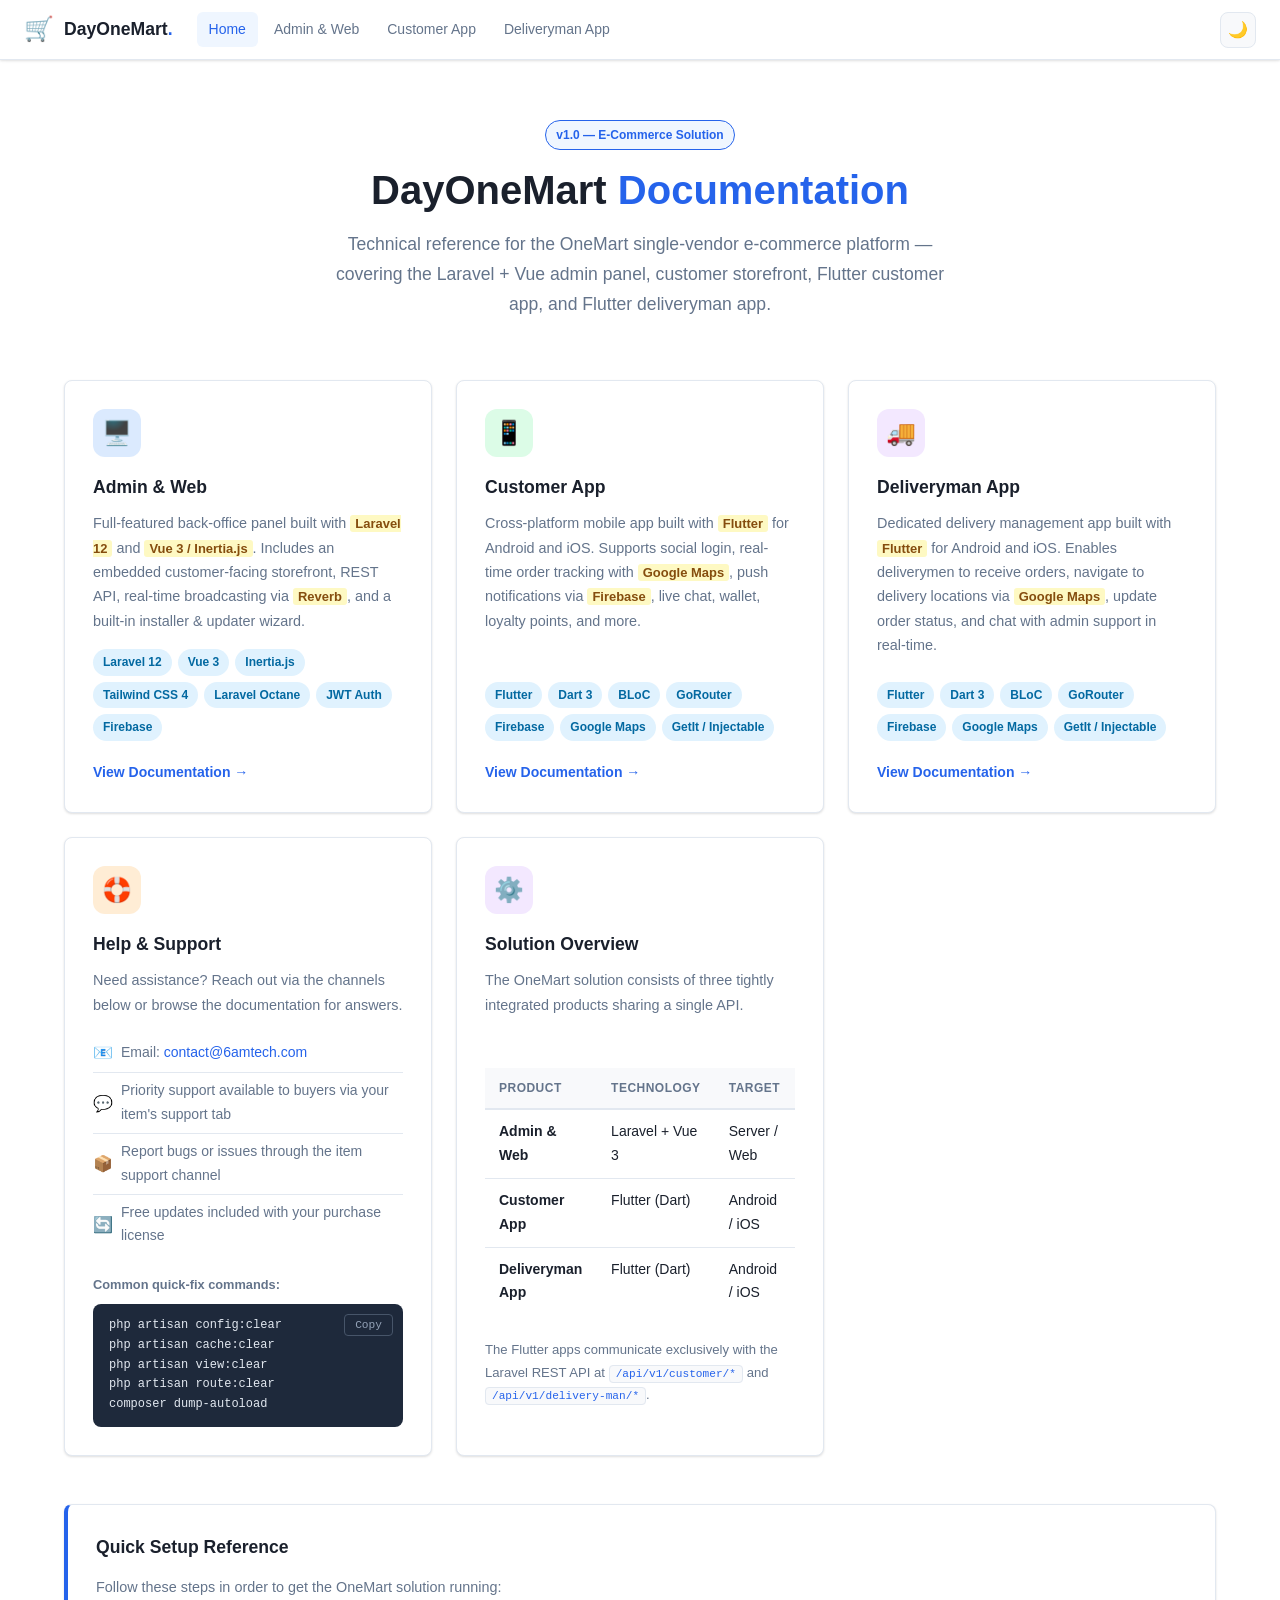
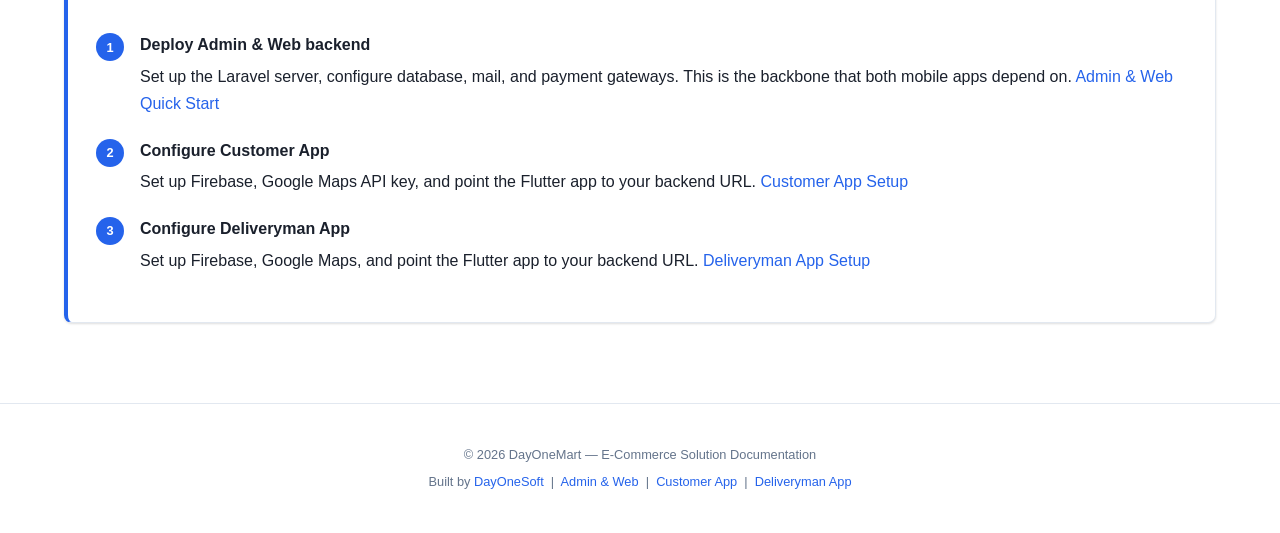
==== commit 63588093: "ok" ====
--- a/index.html
+++ b/index.html
@@ -38,9 +38,9 @@
 
   <!-- Hero -->
   <div class="hero">
-    <div class="badge-version">v1.0 — Complete Solution</div>
+    <div class="badge-version">v1.0 — E-Commerce Solution</div>
     <h1>DayOneMart <span>Documentation</span></h1>
-    <p>Complete technical reference for the OneMart single-vendor e-commerce platform — covering the Laravel + Vue admin panel, customer storefront, Flutter customer app, and Flutter deliveryman app.</p>
+    <p>Technical reference for the OneMart single-vendor e-commerce platform — covering the Laravel + Vue admin panel, customer storefront, Flutter customer app, and Flutter deliveryman app.</p>
   </div>
 
   <!-- Cards Grid -->
@@ -125,11 +125,11 @@
         </li>
         <li>
           <span class="icon">💬</span>
-          <span>WhatsApp / Telegram support available after purchase</span>
+          <span>Priority support available to buyers via your item's support tab</span>
         </li>
         <li>
           <span class="icon">📦</span>
-          <span>Report bugs or issues via email or support channels</span>
+          <span>Report bugs or issues through the item support channel</span>
         </li>
         <li>
           <span class="icon">🔄</span>
@@ -152,7 +152,7 @@
     <div class="card">
       <div class="card-icon purple">⚙️</div>
       <h3>Solution Overview</h3>
-      <p>The OneMart complete solution consists of three tightly integrated products sharing a single API.</p>
+      <p>The OneMart solution consists of three tightly integrated products sharing a single API.</p>
 
       <table class="doc-table" style="margin-top:12px;">
         <thead>
@@ -193,7 +193,7 @@
   <div style="max-width:1200px;margin:48px auto 0;padding:0 24px;">
     <div class="card" style="border-left:4px solid var(--accent);">
       <h3 style="margin-bottom:12px;">Quick Setup Reference</h3>
-      <p style="margin-bottom:16px;">Follow these steps in order to get the complete OneMart solution running:</p>
+      <p style="margin-bottom:16px;">Follow these steps in order to get the OneMart solution running:</p>
       <ol class="steps" style="margin-bottom:0;">
         <li>
           <div class="step-body">
@@ -224,7 +224,7 @@
 </main>
 
 <footer>
-  <p>&copy; 2026 DayOneMart — Complete E-Commerce Solution Documentation</p>
+  <p>&copy; 2026 DayOneMart — E-Commerce Solution Documentation</p>
   <p style="margin-top:6px;">
     Built by <a href="mailto:contact@6amtech.com">DayOneSoft</a> &nbsp;|&nbsp;
     <a href="source/pages/admin-and-web.html">Admin &amp; Web</a> &nbsp;|&nbsp;
--- a/source/assets/css/docs.css
+++ b/source/assets/css/docs.css
@@ -601,6 +601,37 @@
   margin: 12px 0 24px;
 }
 
+/* screenshot figure + caption */
+.doc-figure {
+  margin: 16px 0 28px;
+}
+.doc-figure .doc-img {
+  margin: 0 0 8px;
+  display: block;
+}
+.doc-figure figcaption {
+  font-size: .82rem;
+  color: var(--text-muted);
+  line-height: 1.5;
+}
+/* placeholder shown until a real screenshot is dropped in */
+.img-placeholder {
+  display: flex;
+  flex-direction: column;
+  align-items: center;
+  justify-content: center;
+  gap: 6px;
+  text-align: center;
+  min-height: 200px;
+  padding: 24px;
+  border: 2px dashed var(--border);
+  border-radius: var(--radius);
+  background: var(--bg-alt, rgba(127,127,127,.06));
+  color: var(--text-muted);
+  font-size: .85rem;
+}
+.img-placeholder .ph-icon { font-size: 1.8rem; }
+
 /* Footer */
 footer {
   text-align: center;
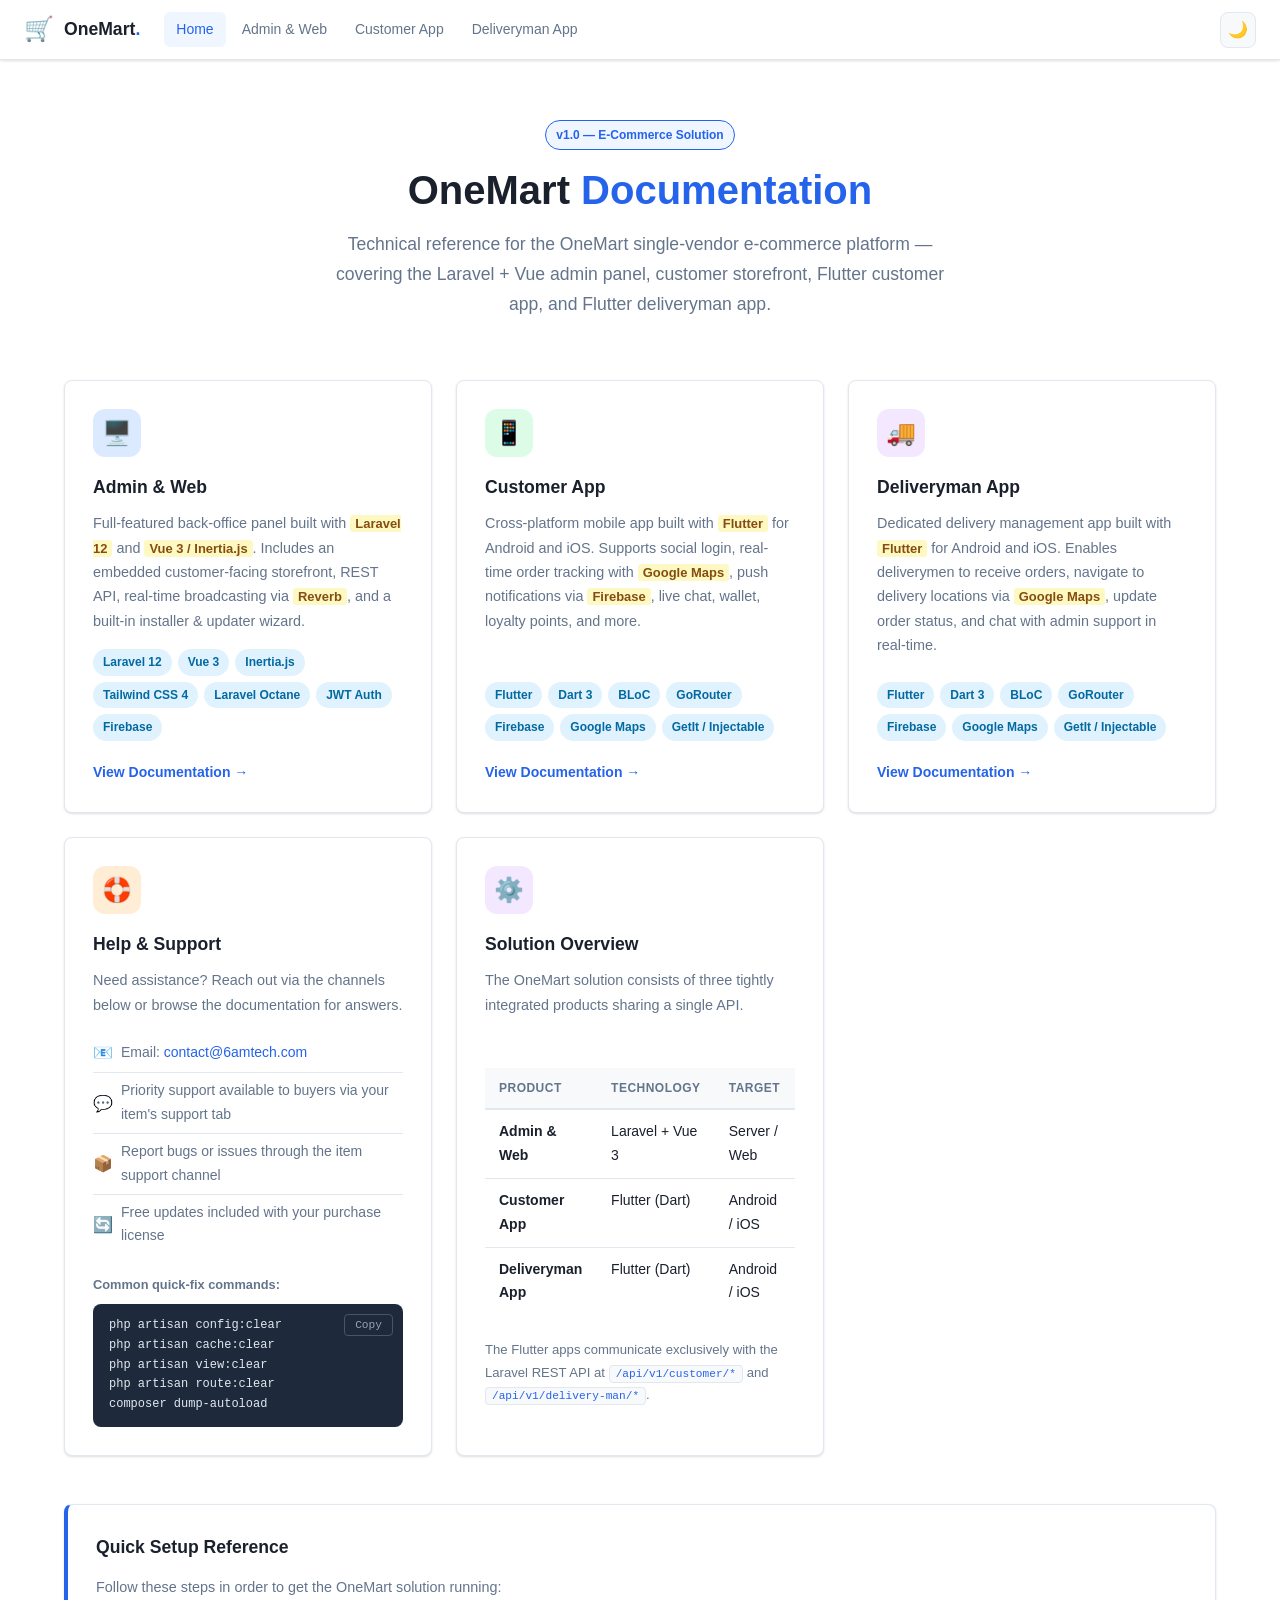
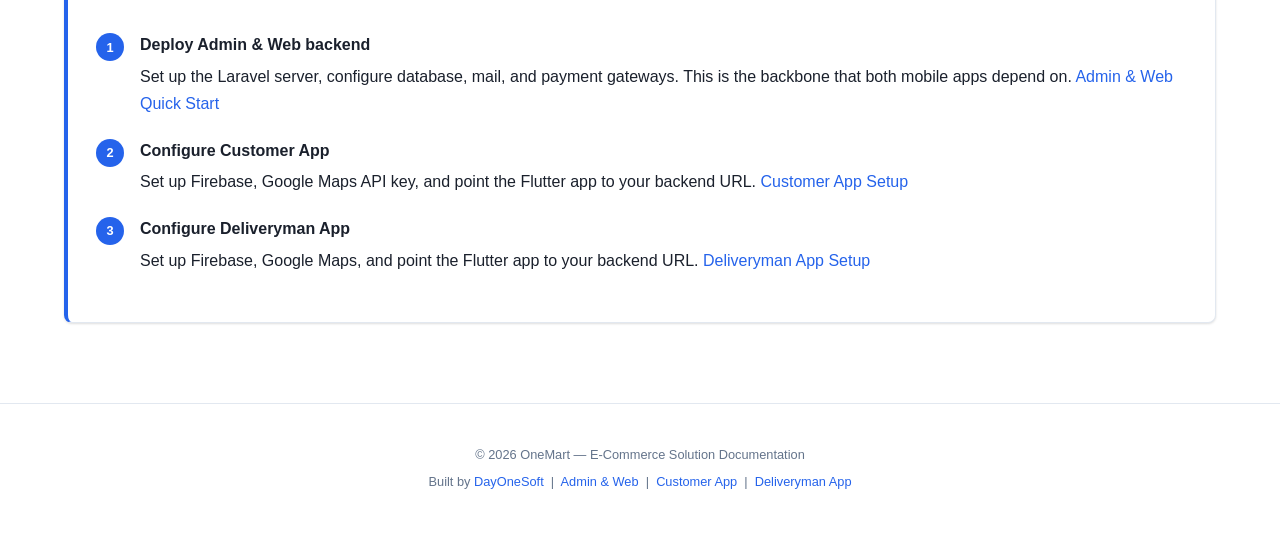
==== commit 13d2f350: "updated" ====
--- a/index.html
+++ b/index.html
@@ -3,7 +3,7 @@
 <head>
   <meta charset="UTF-8" />
   <meta name="viewport" content="width=device-width, initial-scale=1.0" />
-  <title>DayOneMart — Documentation</title>
+  <title>OneMart — Documentation</title>
   <link rel="stylesheet" href="source/assets/css/docs.css" />
   <link rel="icon" href="data:image/svg+xml,<svg xmlns='http://www.w3.org/2000/svg' viewBox='0 0 100 100'><text y='.9em' font-size='90'>🛒</text></svg>" />
 </head>
@@ -15,7 +15,7 @@
 <header class="navbar">
   <a class="brand" href="index.html">
     <span style="font-size:1.5rem;">🛒</span>
-    <span>DayOneMart<span class="brand-dot">.</span></span>
+    <span>OneMart<span class="brand-dot">.</span></span>
   </a>
 
   <nav>
@@ -39,7 +39,7 @@
   <!-- Hero -->
   <div class="hero">
     <div class="badge-version">v1.0 — E-Commerce Solution</div>
-    <h1>DayOneMart <span>Documentation</span></h1>
+    <h1>OneMart <span>Documentation</span></h1>
     <p>Technical reference for the OneMart single-vendor e-commerce platform — covering the Laravel + Vue admin panel, customer storefront, Flutter customer app, and Flutter deliveryman app.</p>
   </div>
 
@@ -224,7 +224,7 @@
 </main>
 
 <footer>
-  <p>&copy; 2026 DayOneMart — E-Commerce Solution Documentation</p>
+  <p>&copy; 2026 OneMart — E-Commerce Solution Documentation</p>
   <p style="margin-top:6px;">
     Built by <a href="mailto:contact@6amtech.com">DayOneSoft</a> &nbsp;|&nbsp;
     <a href="source/pages/admin-and-web.html">Admin &amp; Web</a> &nbsp;|&nbsp;
--- a/source/assets/css/docs.css
+++ b/source/assets/css/docs.css
@@ -1,5 +1,5 @@
 /* =========================================================
-   DayOneMart Documentation — docs.css
+   OneMart Documentation — docs.css
    ========================================================= */
 
 /* ---------- Reset & Base ---------- */
@@ -632,6 +632,80 @@
 }
 .img-placeholder .ph-icon { font-size: 1.8rem; }
 
+/* ---------- Annotated screenshot callouts ---------- */
+.callout-legend {
+  counter-reset: callout;
+  list-style: none;
+  padding: 14px 16px;
+  margin: 0 0 8px;
+  border: 1px solid var(--border);
+  border-radius: var(--radius);
+  background: var(--bg-alt, rgba(127,127,127,.05));
+}
+.callout-legend > li {
+  counter-increment: callout;
+  display: flex;
+  gap: 10px;
+  align-items: flex-start;
+  padding: 5px 0;
+  font-size: .86rem;
+  line-height: 1.5;
+}
+.callout-legend > li::before {
+  content: counter(callout);
+  min-width: 22px; height: 22px;
+  border-radius: 50%;
+  background: var(--accent);
+  color: #fff;
+  font-size: .72rem;
+  font-weight: 700;
+  display: flex; align-items: center; justify-content: center;
+  flex-shrink: 0;
+  margin-top: 1px;
+}
+.callout-title {
+  font-weight: 600;
+  font-size: .8rem;
+  letter-spacing: .04em;
+  text-transform: uppercase;
+  color: var(--text-muted);
+  margin: 0 0 6px;
+}
+
+/* Overlay-annotated screenshot */
+.shot {
+  position: relative;
+  display: block;
+  margin: 0 0 10px;
+  line-height: 0;
+}
+.shot .doc-img { margin: 0; display: block; width: 100%; }
+.shot.shot-mobile {
+  max-width: 340px;
+  margin-left: auto;
+  margin-right: auto;
+  border: 1px solid var(--border);
+  border-radius: 12px;
+  overflow: hidden;
+}
+.shot .pin {
+  position: absolute;
+  transform: translate(-50%, -50%);
+  width: 26px; height: 26px;
+  border-radius: 50%;
+  background: var(--accent);
+  color: #fff;
+  border: 2px solid #fff;
+  box-shadow: 0 2px 6px rgba(0,0,0,.35);
+  font-size: .8rem;
+  font-weight: 700;
+  line-height: 1;
+  display: flex;
+  align-items: center;
+  justify-content: center;
+  font-family: inherit;
+}
+
 /* Footer */
 footer {
   text-align: center;
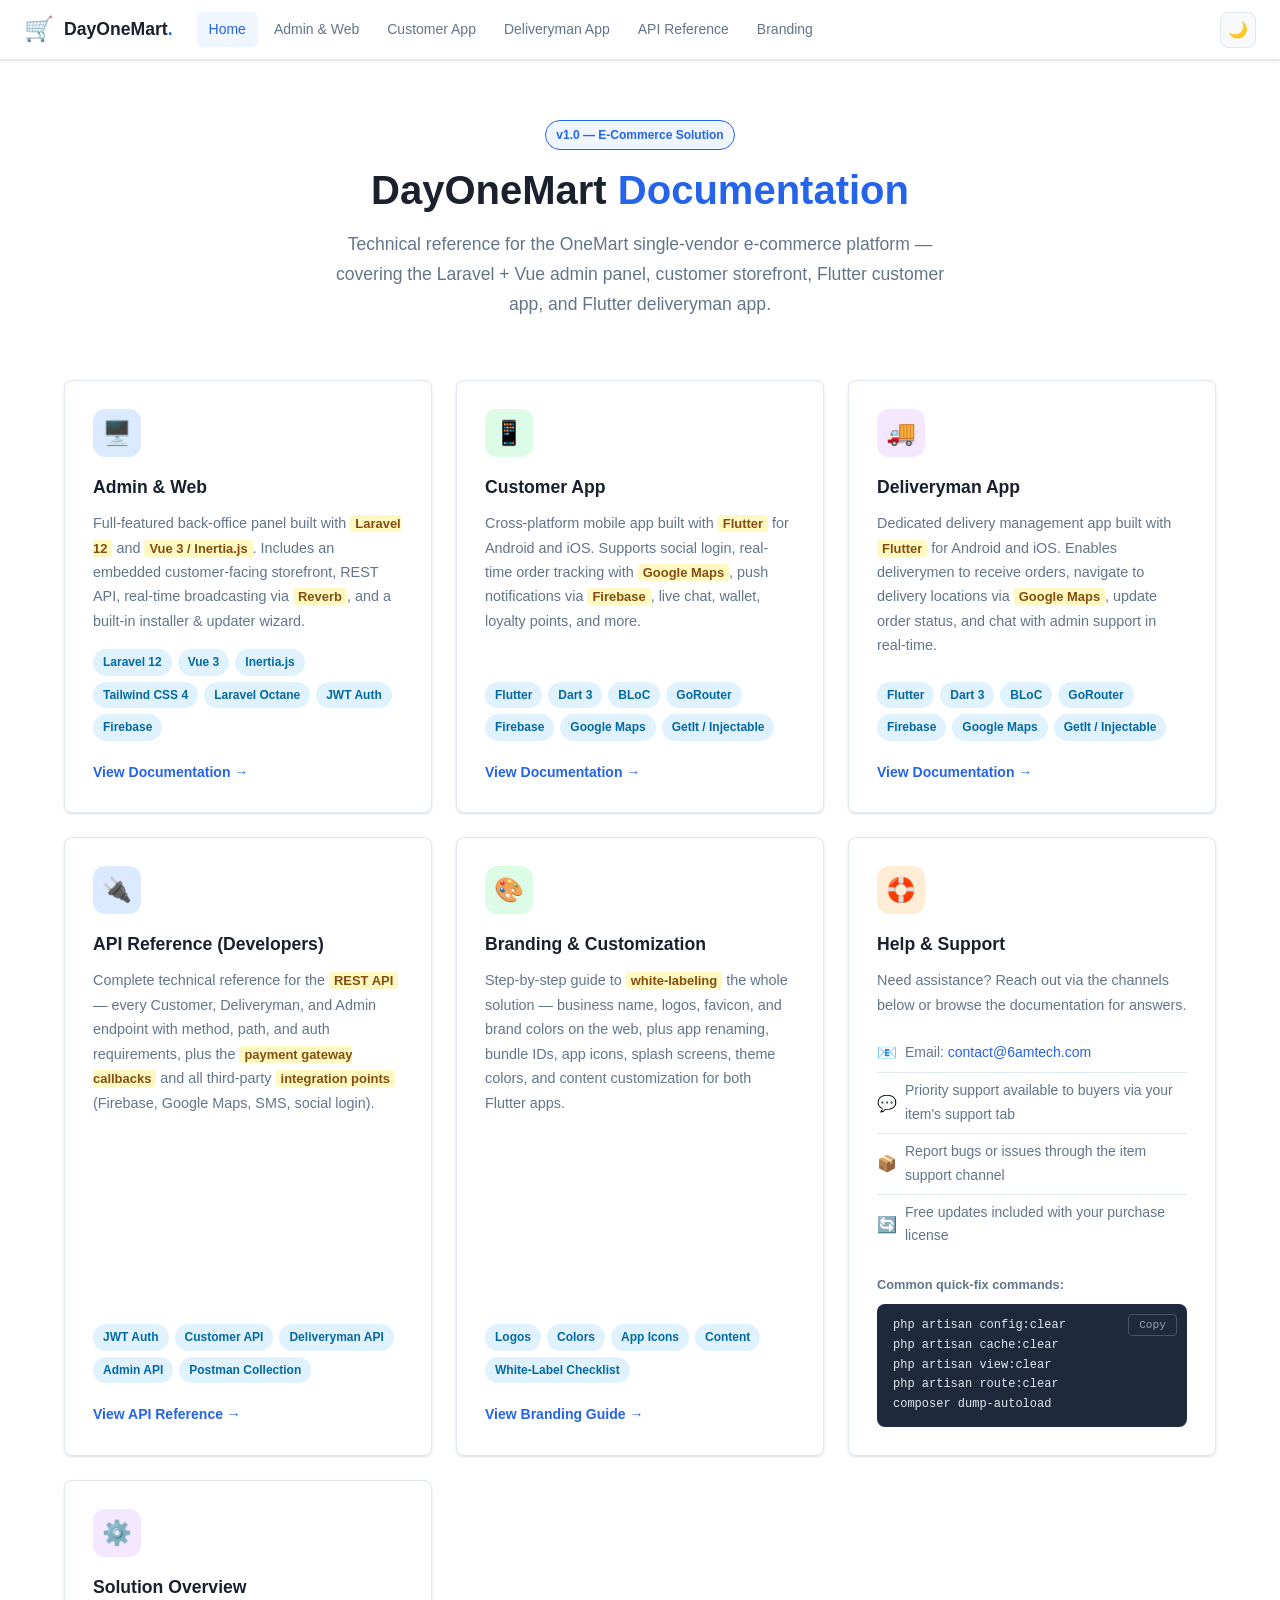
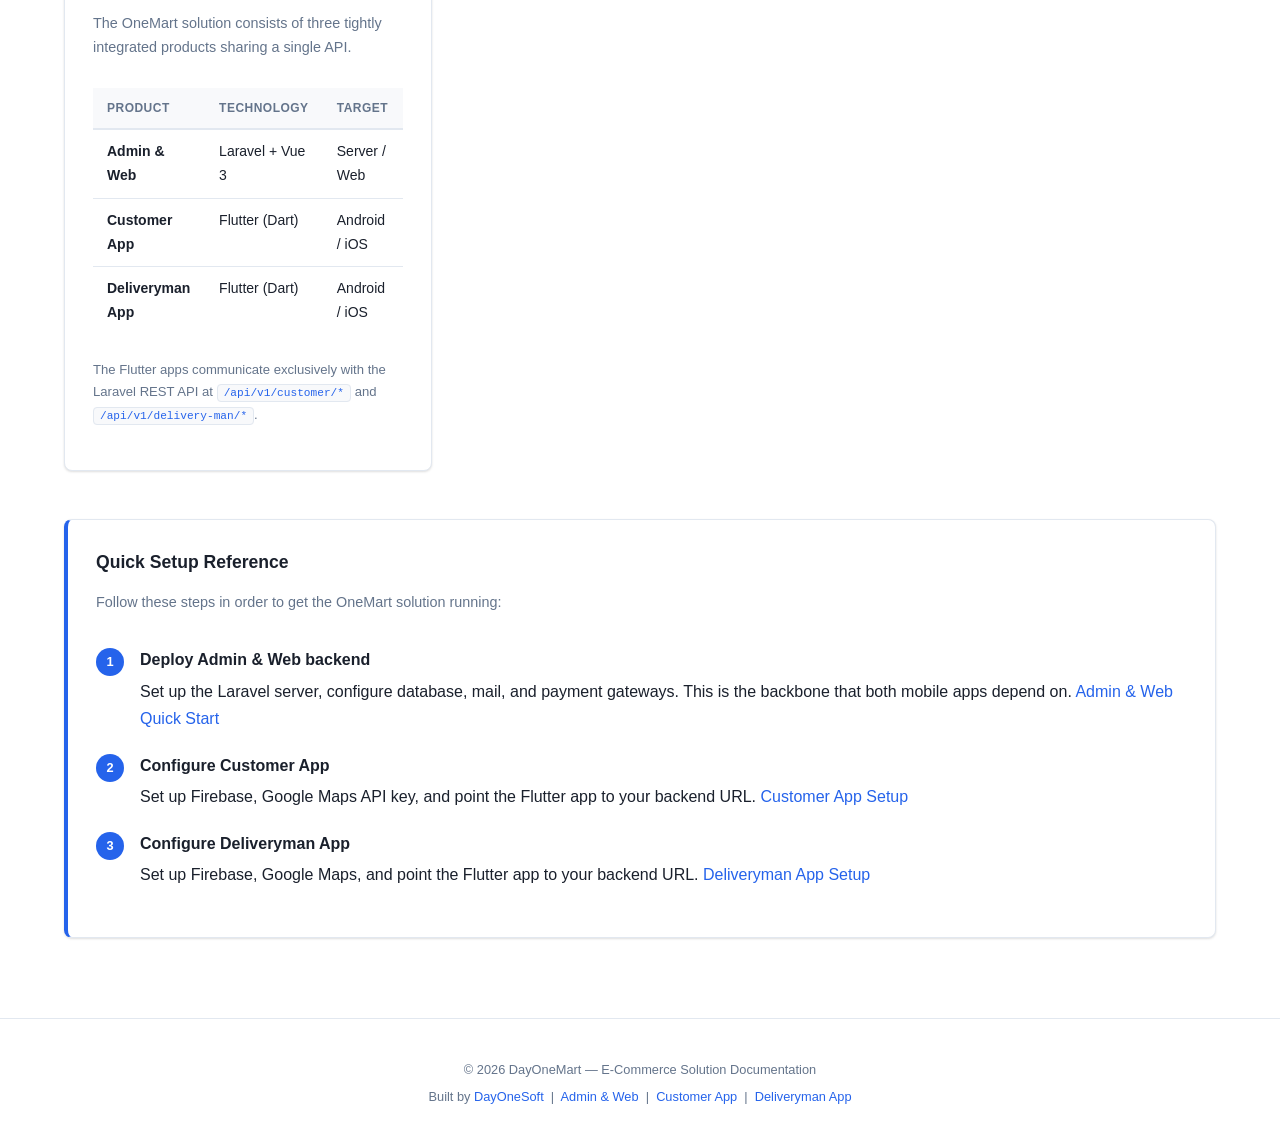
==== commit 6e603028: "ok" ====
--- a/index.html
+++ b/index.html
@@ -3,7 +3,7 @@
 <head>
   <meta charset="UTF-8" />
   <meta name="viewport" content="width=device-width, initial-scale=1.0" />
-  <title>OneMart — Documentation</title>
+  <title>DayOneMart — Documentation</title>
   <link rel="stylesheet" href="source/assets/css/docs.css" />
   <link rel="icon" href="data:image/svg+xml,<svg xmlns='http://www.w3.org/2000/svg' viewBox='0 0 100 100'><text y='.9em' font-size='90'>🛒</text></svg>" />
 </head>
@@ -15,7 +15,7 @@
 <header class="navbar">
   <a class="brand" href="index.html">
     <span style="font-size:1.5rem;">🛒</span>
-    <span>OneMart<span class="brand-dot">.</span></span>
+    <span>DayOneMart<span class="brand-dot">.</span></span>
   </a>
 
   <nav>
@@ -23,6 +23,8 @@
     <a href="source/pages/admin-and-web.html">Admin &amp; Web</a>
     <a href="source/pages/customer-app.html">Customer App</a>
     <a href="source/pages/deliveryman-app.html">Deliveryman App</a>
+    <a href="source/pages/api-reference.html">API Reference</a>
+    <a href="source/pages/branding-guide.html">Branding</a>
   </nav>
 
   <div class="nav-actions">
@@ -39,7 +41,7 @@
   <!-- Hero -->
   <div class="hero">
     <div class="badge-version">v1.0 — E-Commerce Solution</div>
-    <h1>OneMart <span>Documentation</span></h1>
+    <h1>DayOneMart <span>Documentation</span></h1>
     <p>Technical reference for the OneMart single-vendor e-commerce platform — covering the Laravel + Vue admin panel, customer storefront, Flutter customer app, and Flutter deliveryman app.</p>
   </div>
 
@@ -110,6 +112,45 @@
         <span class="pill">GetIt / Injectable</span>
       </div>
       <a href="source/pages/deliveryman-app.html" class="btn-link">View Documentation →</a>
+    </div>
+
+    <!-- API Reference Card -->
+    <div class="card">
+      <div class="card-icon blue">🔌</div>
+      <h3>API Reference (Developers)</h3>
+      <p>
+        Complete technical reference for the <span class="mark">REST API</span> — every Customer,
+        Deliveryman, and Admin endpoint with method, path, and auth requirements, plus the
+        <span class="mark">payment gateway callbacks</span> and all third-party
+        <span class="mark">integration points</span> (Firebase, Google Maps, SMS, social login).
+      </p>
+      <div class="actions">
+        <span class="pill">JWT Auth</span>
+        <span class="pill">Customer API</span>
+        <span class="pill">Deliveryman API</span>
+        <span class="pill">Admin API</span>
+        <span class="pill">Postman Collection</span>
+      </div>
+      <a href="source/pages/api-reference.html" class="btn-link">View API Reference →</a>
+    </div>
+
+    <!-- Branding Guide Card -->
+    <div class="card">
+      <div class="card-icon green">🎨</div>
+      <h3>Branding &amp; Customization</h3>
+      <p>
+        Step-by-step guide to <span class="mark">white-labeling</span> the whole solution — business
+        name, logos, favicon, and brand colors on the web, plus app renaming, bundle IDs, app icons,
+        splash screens, theme colors, and content customization for both Flutter apps.
+      </p>
+      <div class="actions">
+        <span class="pill">Logos</span>
+        <span class="pill">Colors</span>
+        <span class="pill">App Icons</span>
+        <span class="pill">Content</span>
+        <span class="pill">White-Label Checklist</span>
+      </div>
+      <a href="source/pages/branding-guide.html" class="btn-link">View Branding Guide →</a>
     </div>
 
     <!-- Help & Support Card -->
@@ -224,7 +265,7 @@
 </main>
 
 <footer>
-  <p>&copy; 2026 OneMart — E-Commerce Solution Documentation</p>
+  <p>&copy; 2026 DayOneMart — E-Commerce Solution Documentation</p>
   <p style="margin-top:6px;">
     Built by <a href="mailto:contact@6amtech.com">DayOneSoft</a> &nbsp;|&nbsp;
     <a href="source/pages/admin-and-web.html">Admin &amp; Web</a> &nbsp;|&nbsp;
--- a/source/assets/css/docs.css
+++ b/source/assets/css/docs.css
@@ -1,5 +1,5 @@
 /* =========================================================
-   OneMart Documentation — docs.css
+   DayOneMart Documentation — docs.css
    ========================================================= */
 
 /* ---------- Reset & Base ---------- */
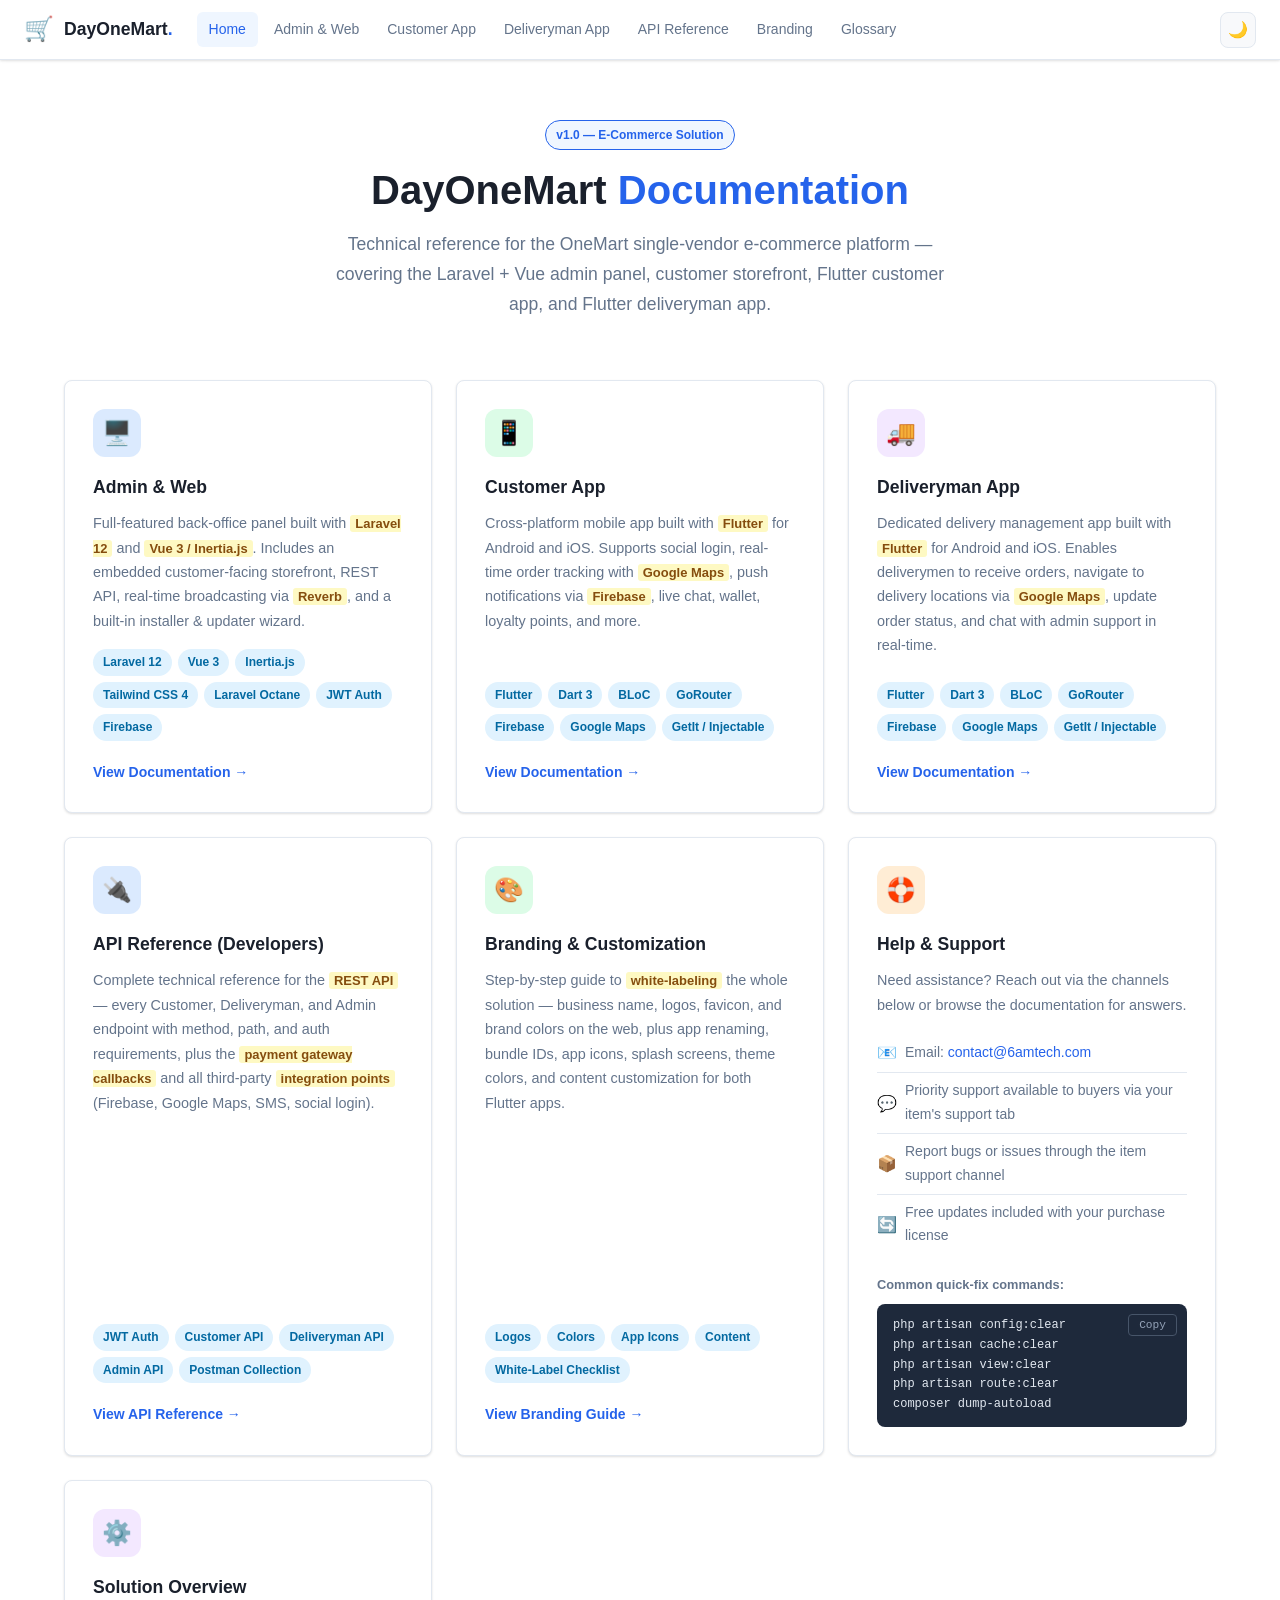
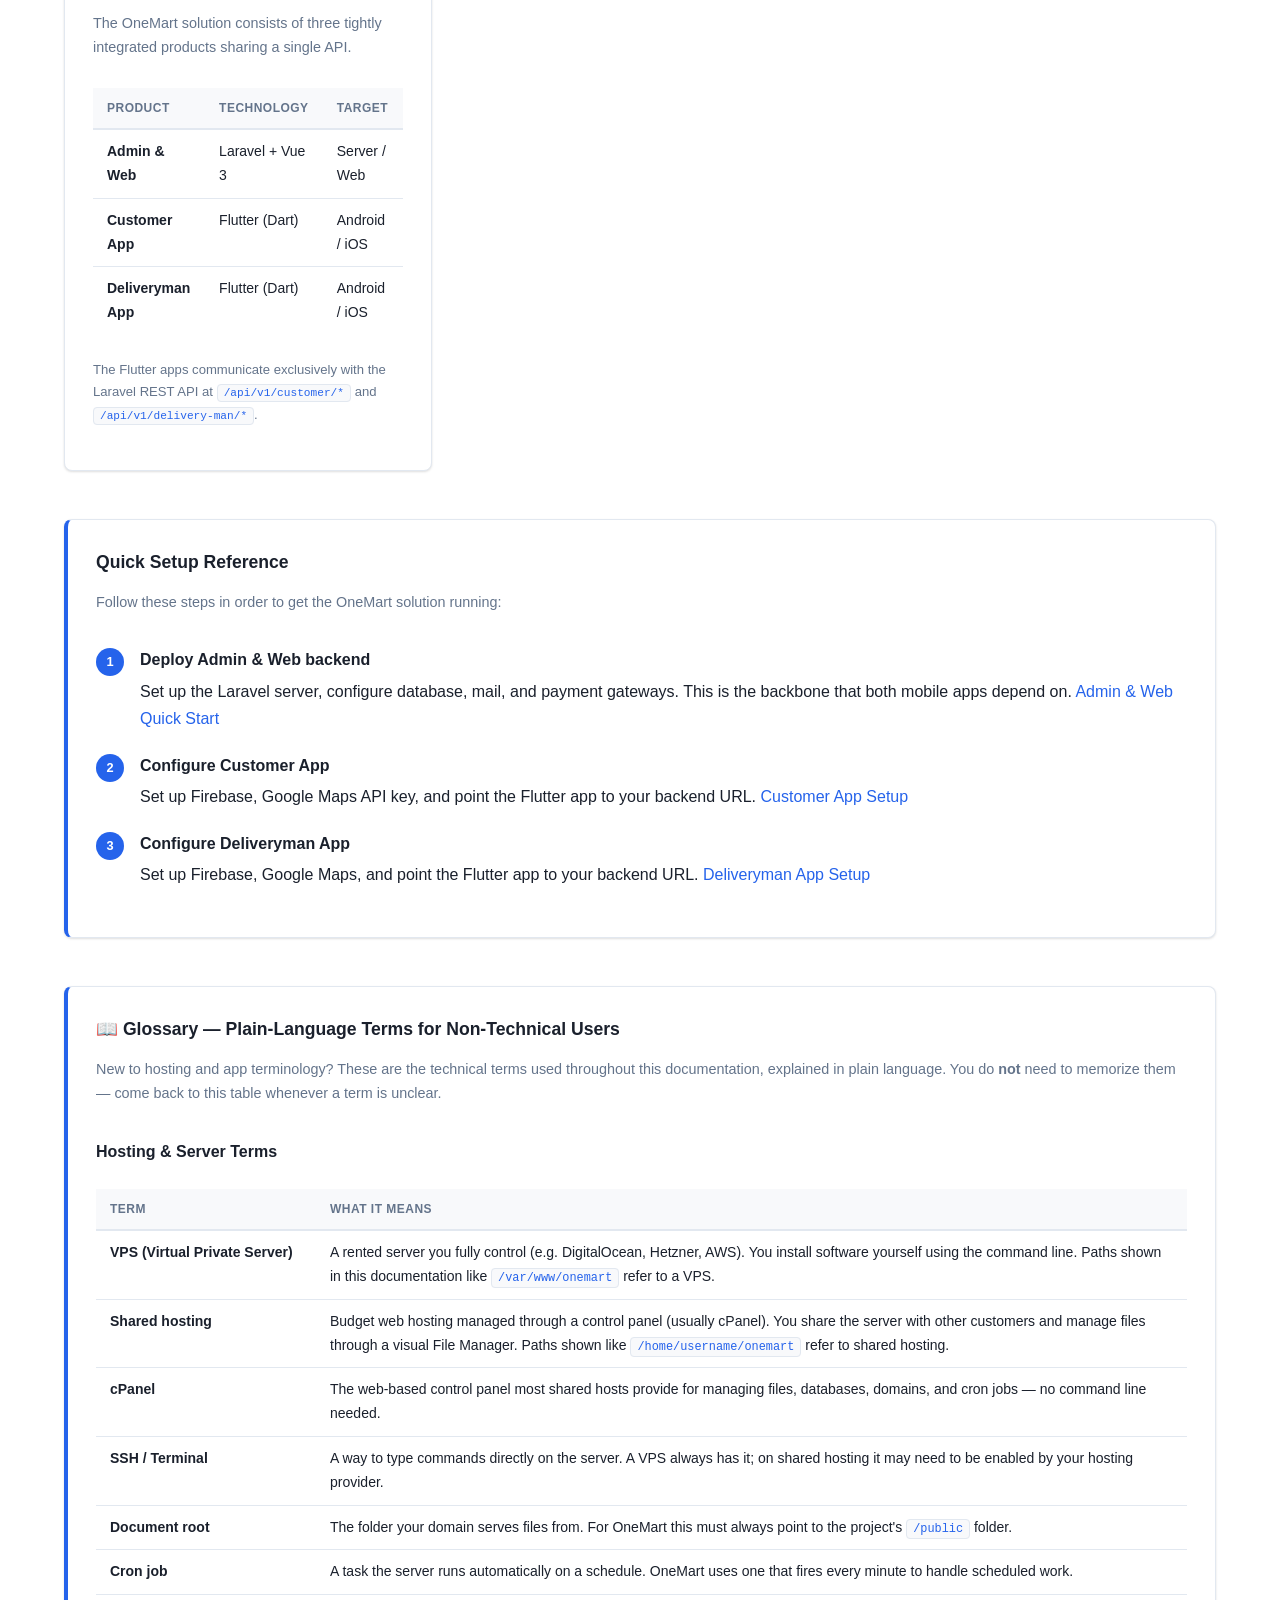
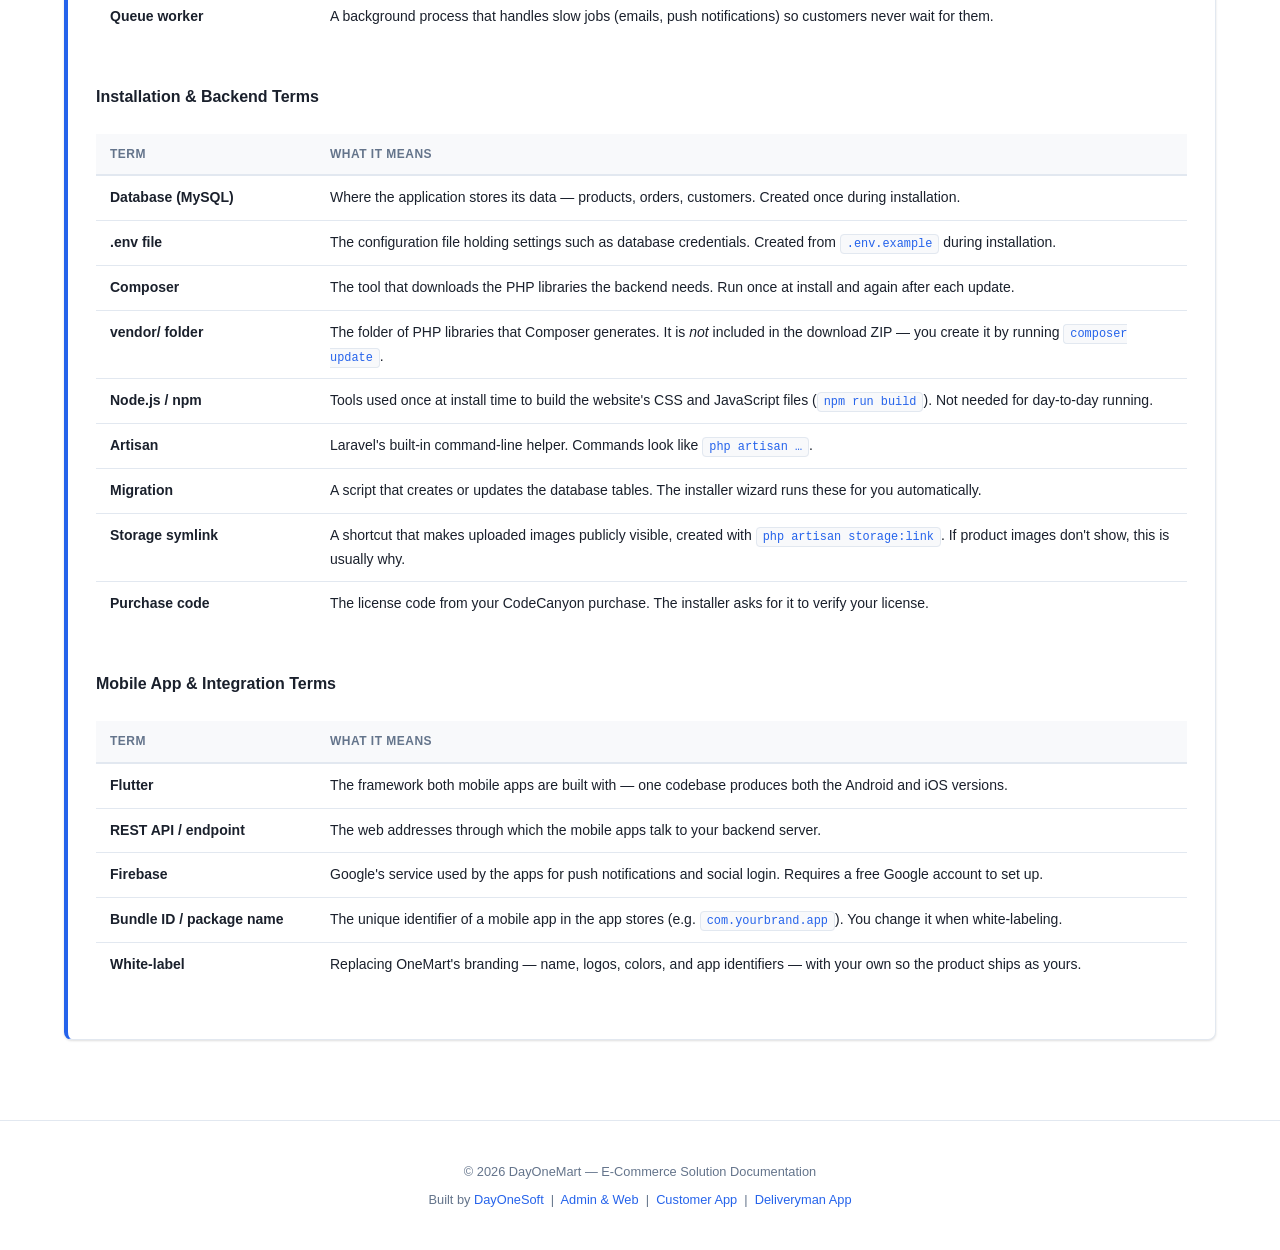
==== commit 2670f84a: "updated" ====
--- a/index.html
+++ b/index.html
@@ -25,6 +25,7 @@
     <a href="source/pages/deliveryman-app.html">Deliveryman App</a>
     <a href="source/pages/api-reference.html">API Reference</a>
     <a href="source/pages/branding-guide.html">Branding</a>
+    <a href="#glossary">Glossary</a>
   </nav>
 
   <div class="nav-actions">
@@ -262,6 +263,60 @@
     </div>
   </div>
 
+  <!-- Glossary for Non-Technical Users -->
+  <div style="max-width:1200px;margin:48px auto 0;padding:0 24px;">
+    <div class="card" id="glossary" style="border-left:4px solid var(--accent);">
+      <h3 style="margin-bottom:12px;">📖 Glossary — Plain-Language Terms for Non-Technical Users</h3>
+      <p style="margin-bottom:16px;">
+        New to hosting and app terminology? These are the technical terms used throughout this
+        documentation, explained in plain language. You do <strong>not</strong> need to memorize
+        them — come back to this table whenever a term is unclear.
+      </p>
+
+      <h4 style="margin:16px 0 8px;">Hosting &amp; Server Terms</h4>
+      <table class="doc-table">
+        <thead><tr><th style="width:220px;">Term</th><th>What it means</th></tr></thead>
+        <tbody>
+          <tr><td><strong>VPS (Virtual Private Server)</strong></td><td>A rented server you fully control (e.g. DigitalOcean, Hetzner, AWS). You install software yourself using the command line. Paths shown in this documentation like <code>/var/www/onemart</code> refer to a VPS.</td></tr>
+          <tr><td><strong>Shared hosting</strong></td><td>Budget web hosting managed through a control panel (usually cPanel). You share the server with other customers and manage files through a visual File Manager. Paths shown like <code>/home/username/onemart</code> refer to shared hosting.</td></tr>
+          <tr><td><strong>cPanel</strong></td><td>The web-based control panel most shared hosts provide for managing files, databases, domains, and cron jobs — no command line needed.</td></tr>
+          <tr><td><strong>SSH / Terminal</strong></td><td>A way to type commands directly on the server. A VPS always has it; on shared hosting it may need to be enabled by your hosting provider.</td></tr>
+          <tr><td><strong>Document root</strong></td><td>The folder your domain serves files from. For OneMart this must always point to the project's <code>/public</code> folder.</td></tr>
+          <tr><td><strong>Cron job</strong></td><td>A task the server runs automatically on a schedule. OneMart uses one that fires every minute to handle scheduled work.</td></tr>
+          <tr><td><strong>Queue worker</strong></td><td>A background process that handles slow jobs (emails, push notifications) so customers never wait for them.</td></tr>
+        </tbody>
+      </table>
+
+      <h4 style="margin:20px 0 8px;">Installation &amp; Backend Terms</h4>
+      <table class="doc-table">
+        <thead><tr><th style="width:220px;">Term</th><th>What it means</th></tr></thead>
+        <tbody>
+          <tr><td><strong>Database (MySQL)</strong></td><td>Where the application stores its data — products, orders, customers. Created once during installation.</td></tr>
+          <tr><td><strong>.env file</strong></td><td>The configuration file holding settings such as database credentials. Created from <code>.env.example</code> during installation.</td></tr>
+          <tr><td><strong>Composer</strong></td><td>The tool that downloads the PHP libraries the backend needs. Run once at install and again after each update.</td></tr>
+          <tr><td><strong>vendor/ folder</strong></td><td>The folder of PHP libraries that Composer generates. It is <em>not</em> included in the download ZIP — you create it by running <code>composer update</code>.</td></tr>
+          <tr><td><strong>Node.js / npm</strong></td><td>Tools used once at install time to build the website's CSS and JavaScript files (<code>npm run build</code>). Not needed for day-to-day running.</td></tr>
+          <tr><td><strong>Artisan</strong></td><td>Laravel's built-in command-line helper. Commands look like <code>php artisan …</code>.</td></tr>
+          <tr><td><strong>Migration</strong></td><td>A script that creates or updates the database tables. The installer wizard runs these for you automatically.</td></tr>
+          <tr><td><strong>Storage symlink</strong></td><td>A shortcut that makes uploaded images publicly visible, created with <code>php artisan storage:link</code>. If product images don't show, this is usually why.</td></tr>
+          <tr><td><strong>Purchase code</strong></td><td>The license code from your CodeCanyon purchase. The installer asks for it to verify your license.</td></tr>
+        </tbody>
+      </table>
+
+      <h4 style="margin:20px 0 8px;">Mobile App &amp; Integration Terms</h4>
+      <table class="doc-table">
+        <thead><tr><th style="width:220px;">Term</th><th>What it means</th></tr></thead>
+        <tbody>
+          <tr><td><strong>Flutter</strong></td><td>The framework both mobile apps are built with — one codebase produces both the Android and iOS versions.</td></tr>
+          <tr><td><strong>REST API / endpoint</strong></td><td>The web addresses through which the mobile apps talk to your backend server.</td></tr>
+          <tr><td><strong>Firebase</strong></td><td>Google's service used by the apps for push notifications and social login. Requires a free Google account to set up.</td></tr>
+          <tr><td><strong>Bundle ID / package name</strong></td><td>The unique identifier of a mobile app in the app stores (e.g. <code>com.yourbrand.app</code>). You change it when white-labeling.</td></tr>
+          <tr><td><strong>White-label</strong></td><td>Replacing OneMart's branding — name, logos, colors, and app identifiers — with your own so the product ships as yours.</td></tr>
+        </tbody>
+      </table>
+    </div>
+  </div>
+
 </main>
 
 <footer>
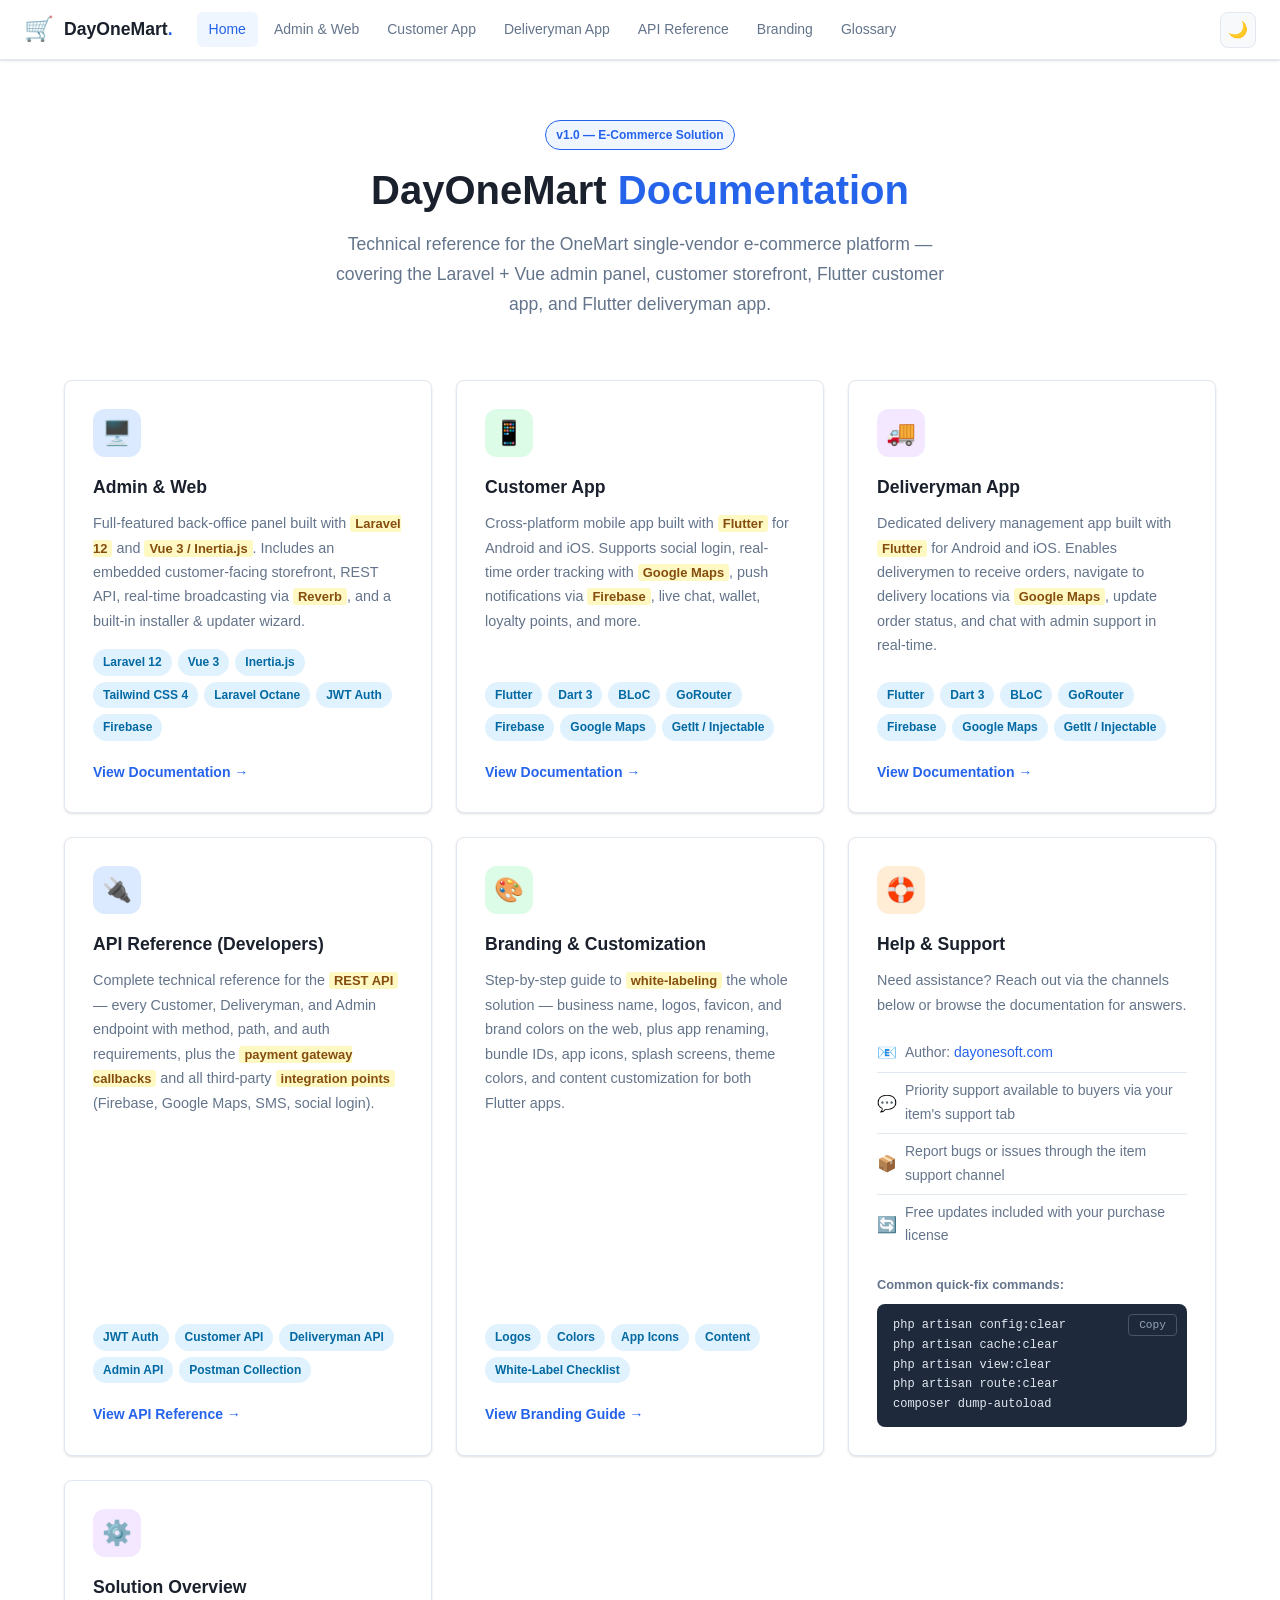
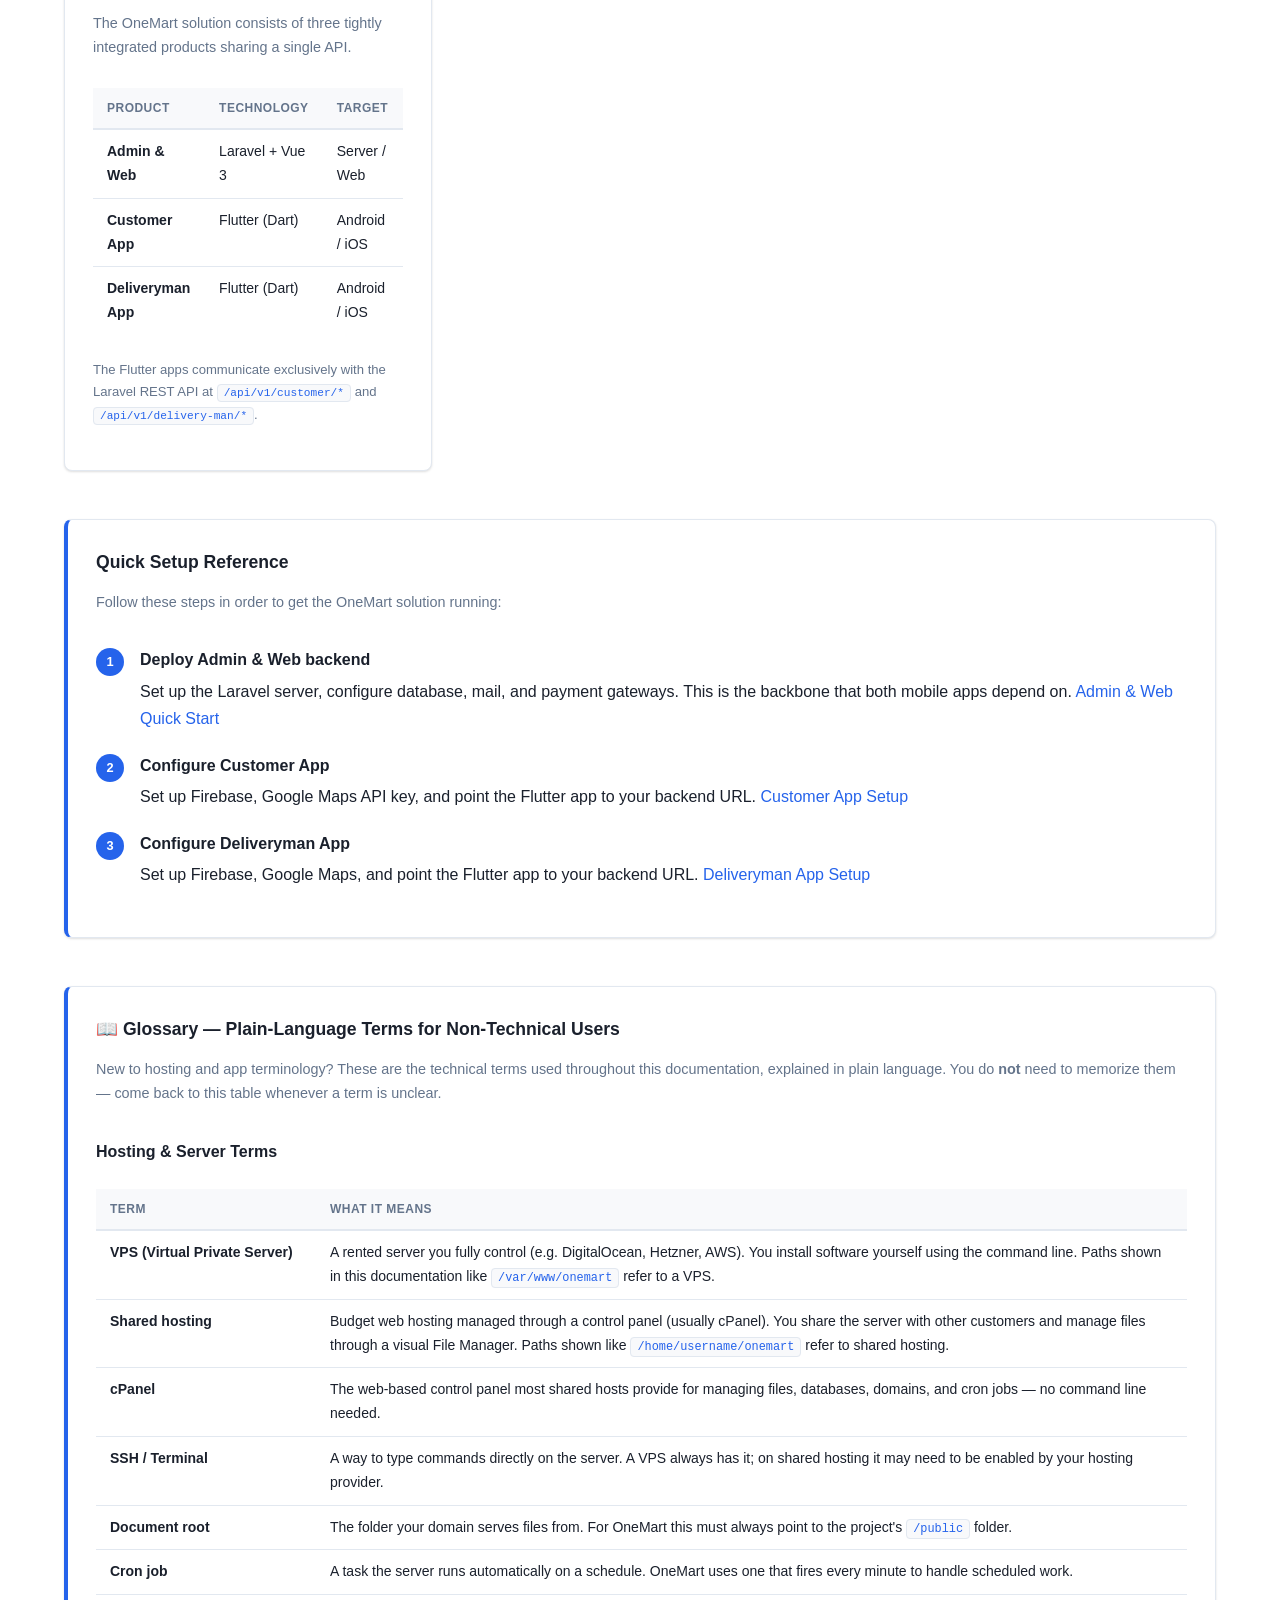
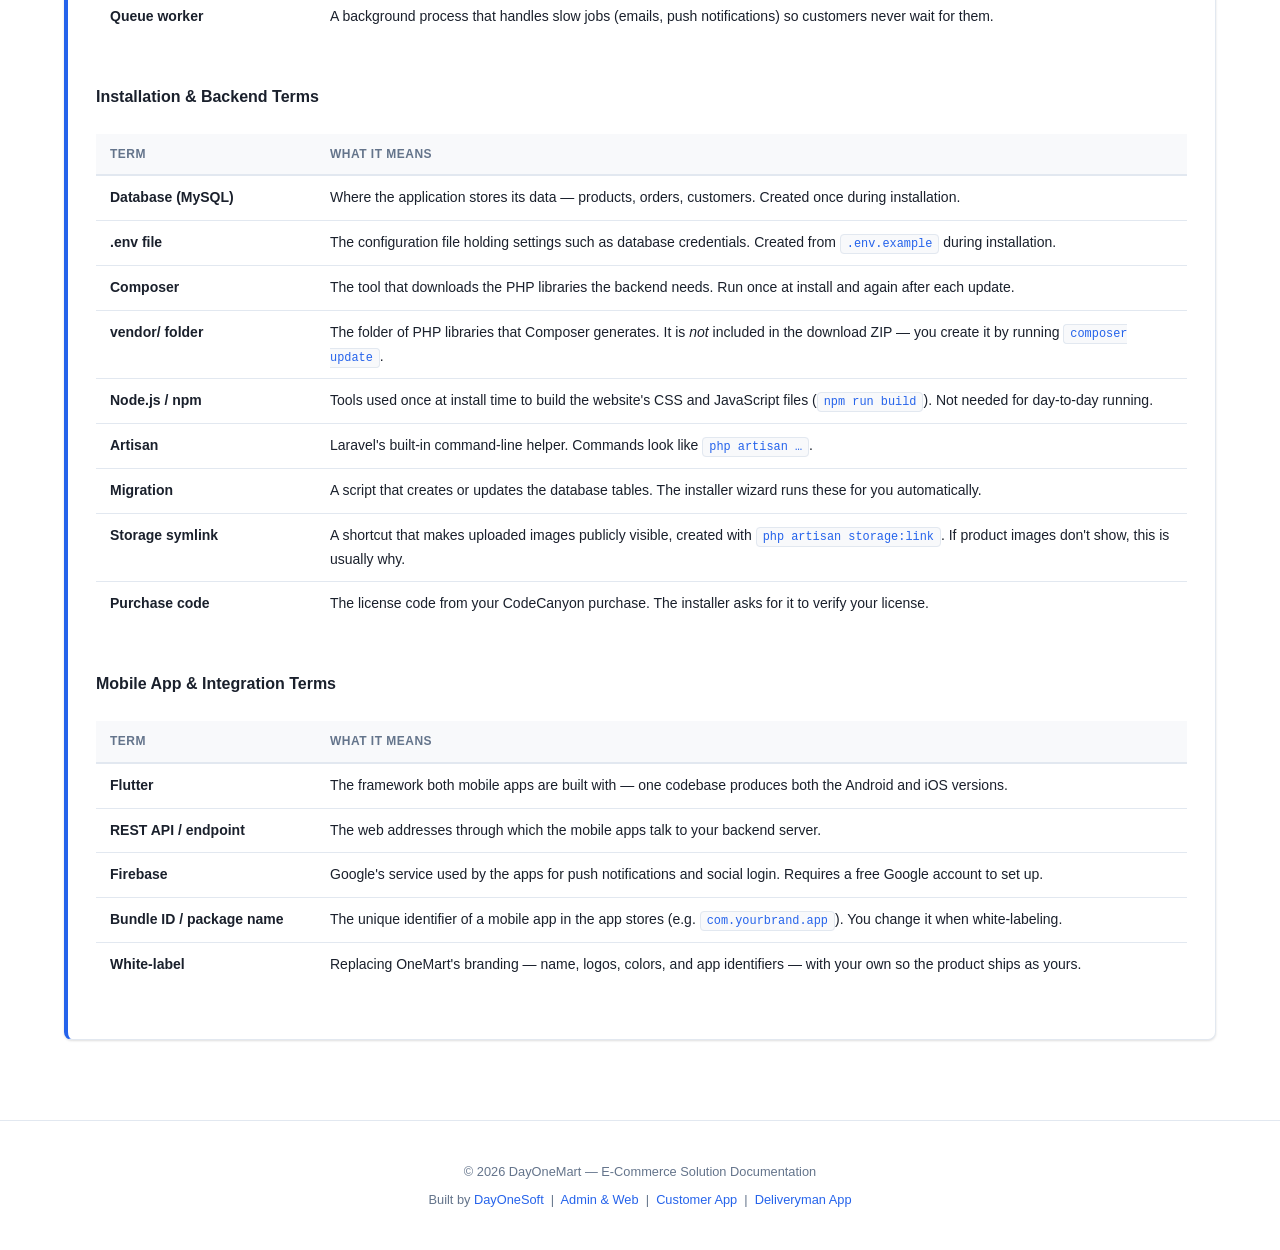
==== commit c4b09e23: "ok" ====
--- a/index.html
+++ b/index.html
@@ -163,7 +163,7 @@
       <ul class="support-list">
         <li>
           <span class="icon">📧</span>
-          <span>Email: <a href="mailto:contact@6amtech.com">contact@6amtech.com</a></span>
+          <span>Author: <a href="https://dayonesoft.com" target="_blank">dayonesoft.com</a></span>
         </li>
         <li>
           <span class="icon">💬</span>
@@ -322,7 +322,7 @@
 <footer>
   <p>&copy; 2026 DayOneMart — E-Commerce Solution Documentation</p>
   <p style="margin-top:6px;">
-    Built by <a href="mailto:contact@6amtech.com">DayOneSoft</a> &nbsp;|&nbsp;
+    Built by <a href="https://dayonesoft.com" target="_blank">DayOneSoft</a> &nbsp;|&nbsp;
     <a href="source/pages/admin-and-web.html">Admin &amp; Web</a> &nbsp;|&nbsp;
     <a href="source/pages/customer-app.html">Customer App</a> &nbsp;|&nbsp;
     <a href="source/pages/deliveryman-app.html">Deliveryman App</a>
--- a/source/assets/css/docs.css
+++ b/source/assets/css/docs.css
@@ -614,24 +614,6 @@
   color: var(--text-muted);
   line-height: 1.5;
 }
-/* placeholder shown until a real screenshot is dropped in */
-.img-placeholder {
-  display: flex;
-  flex-direction: column;
-  align-items: center;
-  justify-content: center;
-  gap: 6px;
-  text-align: center;
-  min-height: 200px;
-  padding: 24px;
-  border: 2px dashed var(--border);
-  border-radius: var(--radius);
-  background: var(--bg-alt, rgba(127,127,127,.06));
-  color: var(--text-muted);
-  font-size: .85rem;
-}
-.img-placeholder .ph-icon { font-size: 1.8rem; }
-
 /* ---------- Annotated screenshot callouts ---------- */
 .callout-legend {
   counter-reset: callout;
